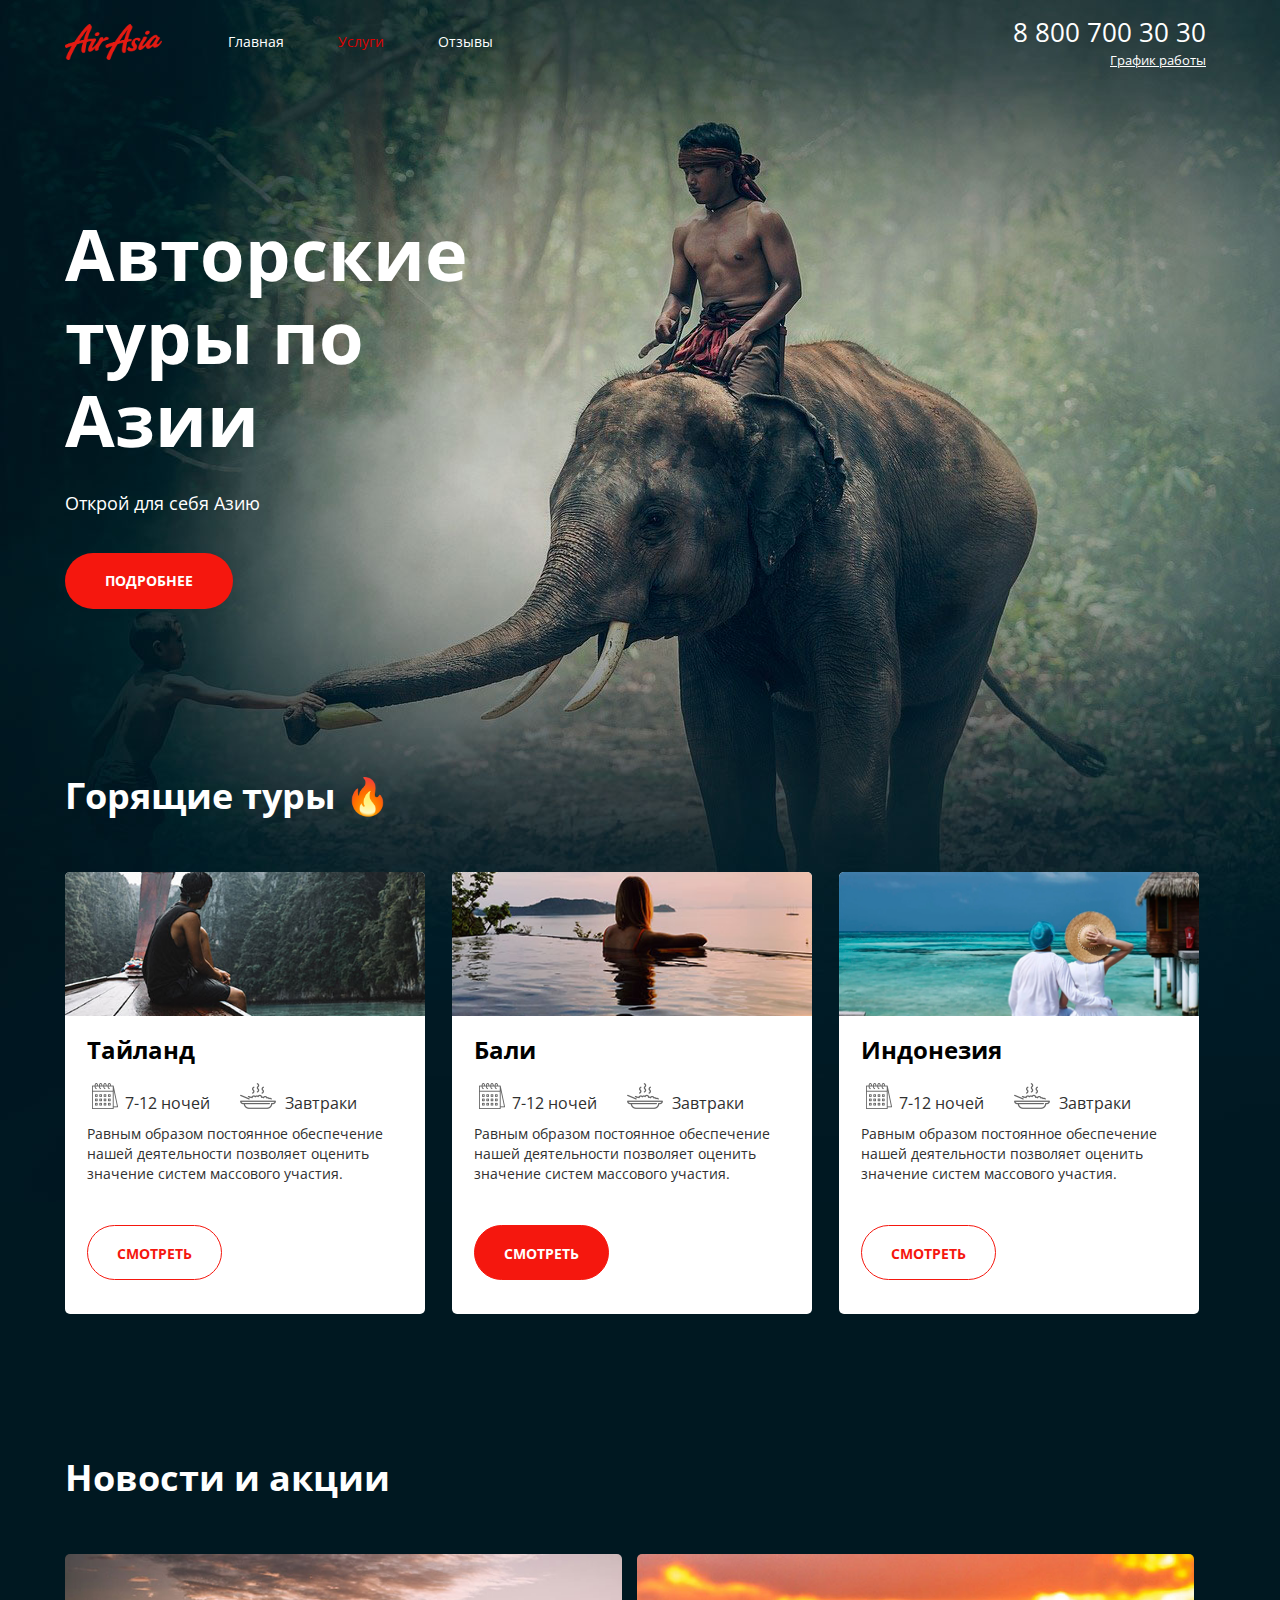
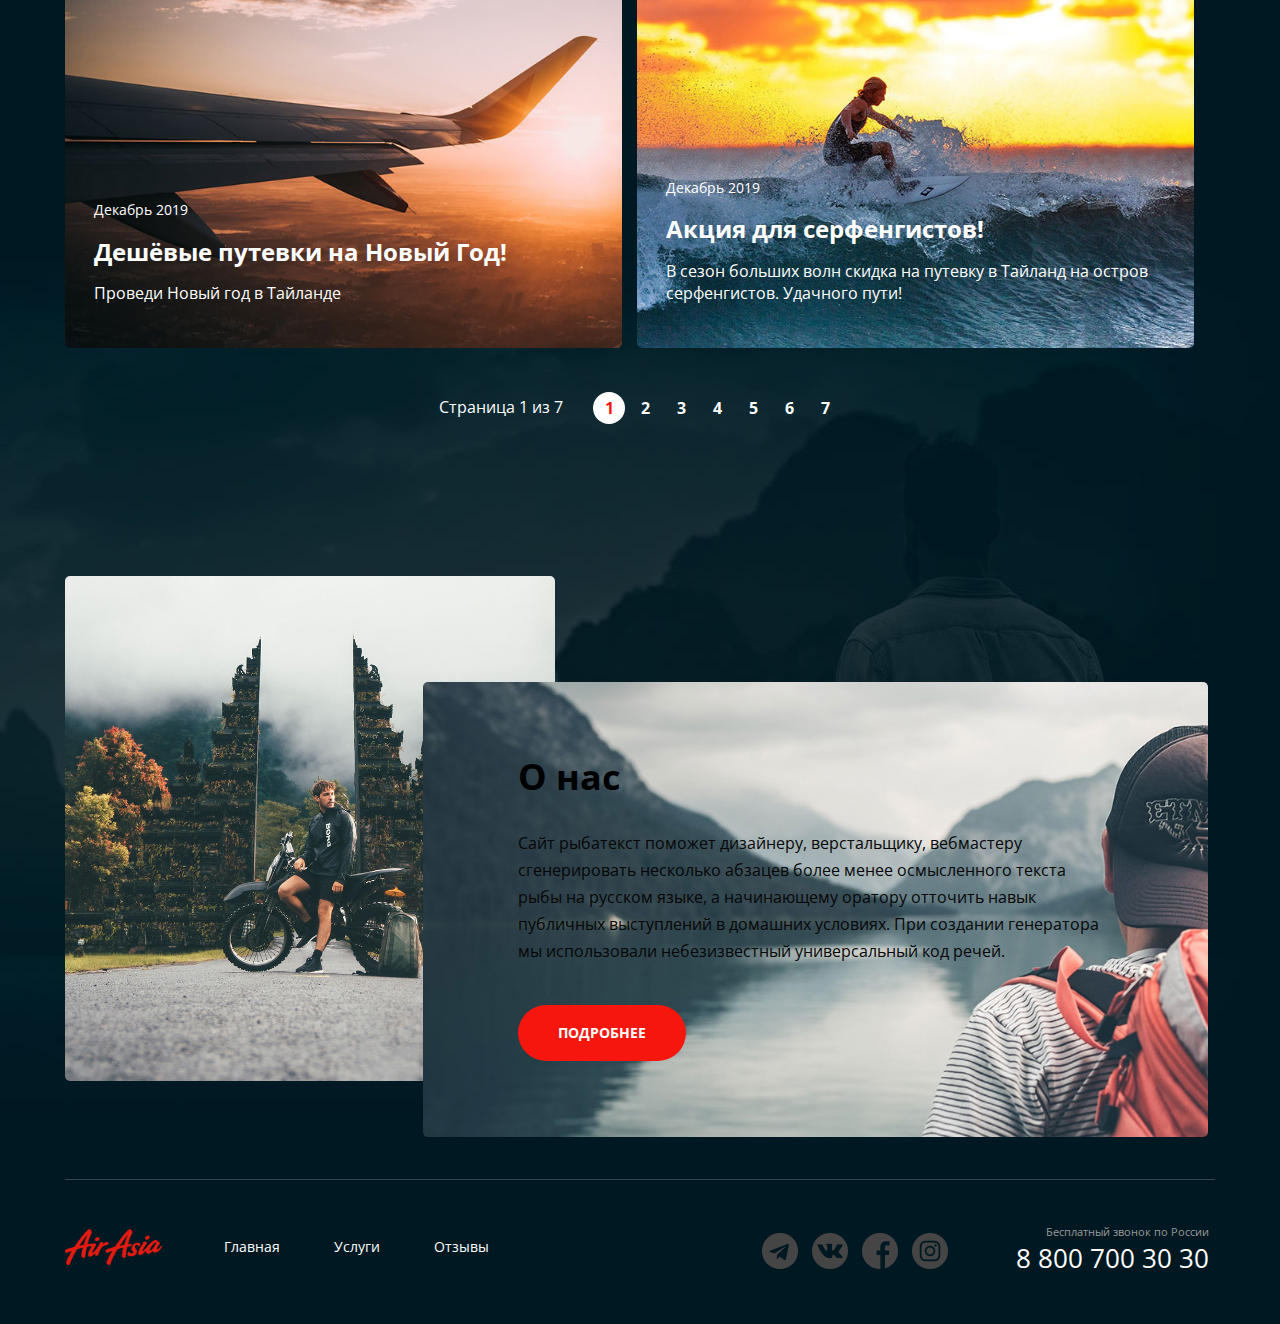
==== index.html @ 25177fef "Update index.html" ====
<!DOCTYPE html>
<html lang="ru">
<head>
  <meta charset="UTF-8">
  <meta name="viewport" content="width=device-width, initial-scale=1.0">
  <link rel="stylesheet" href="./main.css">
  <title>Air Asia</title>
</head>
<body>
    <div class="wrapper">
      <div class="container">
        <header class="header">
          <a href="#" class="logo">
            <img src="./images/Air_Asia-logo.png" alt="Air Asia logo" class="logo__pic">
          </a>
          <nav class="menu">
            <ul class="menu__list">
              <li class="menu__item menu__item"><a href="#" class="menu__link">Главная</a></li>
              <li class="menu__item menu__item--active"><a href="#" class="menu__link">Услуги</a></li>
              <li class="menu__item"><a href="#" class="menu__link">Отзывы</a></li>
            </ul>
          </nav>
          <address class="contacts">
            <a href="tel:+78007003030" class="contacts__phone">8 800 700 30 30</a>
            <div class="contacts__dropdown-title">График работы</div>
              
          </address>
        </header>
        
      

        <div class="page-content">
              <div class="jumb">
                <div class="jumb__image">
                  <h1 class="jumb__image-title">Авторские туры по Азии</h1>
                  <p class="jumb__image-text">Открой для себя Азию</p>
                  <a href="#" class="btn">ПОДРОБНЕЕ</a>
                </div>
              </div>
            </div>

            <main class="main-content">
              <section class="section__tours">
                <h2 class="section__title">Горящие туры &#128293;</h2>
                <ul class="tours__content">

                  <li class="tours__content-item">
                    <div class="tours__content-header">
                      <img src="./images/content/offers/river.jpg" alt="" class="tours__content-pic">
                    </div>
                    <div class="tours__wrapper">
                      <div class="tours__content-title">Тайланд</div>
                        <span class="tours__content-conditions">
                          <div class="tours__content-nights">
                            <span><img src="./images/icons/offers/calendar.png" alt="" class="tours__content-icon"></span>
                            <span class="tours__content-nights1">7-12 ночей</span>
                          </div>
                          <div class="tours__content-breakfast">
                            <span><img src="./images/icons/offers/meal.png" alt="" class="tours__content-icon"></span>
                            <span class="tours__content-breakfast1">Завтраки</span>
                          </div>
                        </span>
                        <p class="tours__content-description">
                          Равным образом постоянное обеспечение нашей деятельности позволяет оценить значение систем массового участия.                    </p>
                          <div class="tours__btn-wrapper">
                          <a href="#" class="tours__btn">СМОТРЕТЬ</a>
                          </div>
                        </div>
                    </li>

                    <li class="tours__content-item">
                      <div class="tours__content-header">
                        <img src="./images/content/offers/pool.jpg" alt="" class="tours__content-pic">
                      </div>
                      <div class="tours__wrapper">
                        <div class="tours__content-title">Бали</div>
                          <span class="tours__content-conditions">
                            <div class="tours__content-nights">
                              <span><img src="./images/icons/offers/calendar.png" alt="" class="tours__content-icon"></span>
                              <span class="tours__content-nights1">7-12 ночей</span>
                            </div>
                            <div class="tours__content-breakfast">
                              <span><img src="./images/icons/offers/meal.png" alt="" class="tours__content-icon"></span>
                              <span class="tours__content-breakfast1">Завтраки</span>
                            </div>
                          </span>
                          <p class="tours__content-description">
                            Равным образом постоянное обеспечение нашей деятельности позволяет оценить значение систем массового участия.                      </p>
                            <div class="tours__btn-wrapper">
                            <a href="#" class="tours__btn tours__btn--active">СМОТРЕТЬ</a>
                            </div>
                        </div>
                      </li>

                      <li class="tours__content-item">
                        <div class="tours__content-header">
                        <img src="./images/content/offers/ocean.jpg" alt="" class="tours__content-pic">
                        </div>
                        <div class="tours__wrapper">
                          <div class="tours__content-title">Индонезия</div>
                            <span class="tours__content-conditions">
                              <div class="tours__content-nights">
                                <span><img src="./images/icons/offers/calendar.png" alt="" class="tours__content-icon"></span>
                                <span class="tours__content-nights1">7-12 ночей</span>
                              </div>
                              <div class="tours__content-breakfast">
                                <span><img src="./images/icons/offers/meal.png" alt="" class="tours__content-icon"></span>
                                <span class="tours__content-breakfast1">Завтраки</span>
                              </div>
                            </span>
                            <p class="tours__content-description">
                              Равным образом постоянное обеспечение нашей деятельности позволяет оценить значение систем массового участия.                        </p>
                            <div class="tours__btn-wrapper">
                              <a href="#" class="tours__btn">СМОТРЕТЬ</a>
                            </div>
                          </div>
                        </li>
                </ul>
              </section>

            
              <section class="section__news">
                <h2 class="section__title">Новости и акции</h2>
                <ul class="news__cards">
                  <li class="news-cards-item">
                    <img src="./images/content/news/plain.jpg" alt="Airplane" class="news__cards-pic">
                    <div class="news__text">
                      <div class="news__cards-date">Декабрь 2019</div>
                      <h4 class="news__cards-title">Дешёвые путевки на Новый Год!</h4>
                      <p class="news__cards-text">Проведи Новый год в Тайланде</p>
                    </div>
                  </li>
                  <li class="news-cards-item">
                    <img src="./images/content/news/surfer.jpg" alt="Surfer" class="news__cards-pic">
                    <div class="news__text">
                      <div class="news__cards-date">Декабрь 2019</div>
                      <h4 class="news__cards-title">Акция для серфенгистов!</h4>
                      <p class="news__cards-text">В сезон больших волн скидка на путевку в Тайланд на остров серфенгистов. Удачного пути!</p>
                    </div>
                  </li>
                </ul>
              </section>

              <div class="paginator">
                <div class="paginator__display">Страница 1 из 7</div>
                <ul class="paginator__list">
                  <li class="paginator__item paginator__item--active"><a href="#" class="paginator__link">1</a></li>
                  <li class="paginator__item"><a href="#" class="paginator__link">2</a></li>
                  <li class="paginator__item"><a href="#" class="paginator__link">3</a></li>
                  <li class="paginator__item"><a href="#" class="paginator__link">4</a></li>
                  <li class="paginator__item"><a href="#" class="paginator__link">5</a></li>
                  <li class="paginator__item"><a href="#" class="paginator__link">6</a></li>
                  <li class="paginator__item"><a href="#" class="paginator__link">7</a></li>
                </ul>
              </div>
            
            <section class="section__about">
              <div class="about">
                <div class="about__main">
                  <h3 class="about__main-title">О нас</h3>
                  <p class="about__main-text">
                    Сайт рыбатекст поможет дизайнеру, верстальщику, вебмастеру сгенерировать несколько абзацев более менее осмысленного текста рыбы на русском языке, а начинающему оратору отточить навык публичных выступлений в домашних условиях. При создании генератора мы использовали небезизвестный универсальный код речей.
                  </p>
                  <a href="#" class="btn">ПОДРОБНЕЕ</a>
                </div>
              </div>
            </section>
          </main>
          </div>
        </div>

      <div class="container">
        <footer class="footer">
                <a href="#" class="logo footer__logo">
                  <img src="./images/Air_Asia-logo.png" alt="" class="logo__pic">
                </a>
                <nav class="menu__footer">
                  <ul class="menu__list">
                    <li class="menu__item"><a href="#" class="menu__link">Главная</a></li>
                    <li class="menu__item"><a href="#" class="menu__link">Услуги</a></li>
                    <li class="menu__item"><a href="#" class="menu__link">Отзывы</a></li>
                  </ul>
                </nav>

                <div class="social">
                  <ul>
                  <li class="social__item social__item-telegram"><a href="#" class="social__link"></a></li>
                  <li class="social__item social__item-vk"><a href="#" class="social__link"></a></li>
                  <li class="social__item social__item-facebook"><a href="#" class="social__link"></a></li>
                  <li class="social__item social__item-instagram"><a href="#" class="social__link"></a></li>
                  </ul>
                </div>

                <address class="contacts__footer contacts">
                  <div class="contacts__text contacts__text-footer">Бесплатный звонок по России</div>
                  <a href="tel:+78007003030" class="contacts__phone">8 800 700 30 30</a>
                </address> 
        </footer>
      </div>
    </div>
    </div>
  

</body>
</html>
---- main.css ----
@import url('https://fonts.googleapis.com/css2?family=Open+Sans:wght@400;700&display=swap');

body {
  font-family: 'Open Sans', sans-serif;
  color: #FFFFFF;
  font-size: 16px;
  line-height: 1.42;
  background: #001821;
  -webkit-font-smoothing: antialiased;
  -moz-osx-font-smoothing: grayscale;
  margin: 0;
}

* {
  box-sizing: border-box;
}

a {
  color: inherit;
}

p {
  margin-top: 0;
}

ul {
  padding: 0;
  margin: 0;
}

ul li {
  list-style: none;
}

.wrapper {
  background: url("./images/bg/hero.jpg") center top no-repeat, url("./images/bg/bottom-pic.jpg") right bottom no-repeat;
}



.container {
  margin: 0 auto;
  width: 1150px;
}

header {
height: 123.36470031738281px;
width: 1141px;
position: relative;
margin-bottom: 89px;


}

.logo {
  display: block;
  position: absolute;
  top: 24px;
}

.logo__pic {
  width: 97px;
  height: 36px;
}

.menu {
  position: absolute;
  top: 29px;
  left: 163px;

}

.contacts {
  position: absolute;
  top: 13.64px;
  right: 0;
  font-style: normal;
  text-align: right;
}

.contacts__phone, .contacts__text {
  text-decoration: none;
}

.contacts__phone {
  font-size: 26px;
  margin-bottom: 4px;
}

.contacts__dropdown-title {
  position: absolute;
  font-size: 13px;
  text-decoration-line: underline;
  right: 0;
}

.menu__item {
  display: inline-block;
  vertical-align: middle;
  margin-right: 50px;;
}

.menu__link {
  font-size: 14px;
  text-decoration: none;
}

.menu__link:hover {
  color: #DA0100;

}

.menu__item--active .menu__link {
  color: #DA0100;
}

.page-content {
  height: 575px;
  margin-bottom: -17px;
}

.jumb__image {
  position: absolute;
  width: 511px;
}

h1, h2, h3, h4, h5, h6 {
  margin: 0;
  font-weight: normal;
}

.jumb__image-title {
font-size: 72px;
font-weight: bold;
line-height: 1.15;
margin-bottom: 30px;
}

.jumb__image-text {
  font-size: 18px;
  margin-bottom: 37px;
}

.btn {
position: absolute;
background: #F5170E;
border-radius: 35px;
padding: 18px 40px;
font-family: Open Sans;
font-style: normal;
font-weight: bold;
font-size: 14px;
text-decoration: none;
text-transform: uppercase;
color: #FFFFFF;
}

.btn:hover {
  background: #DA0100;
}

.section__tours {
  margin-bottom: 138px;
}

.tours__content {
  display: inline-flex;
}

.section__title {
  font-size: 36px;
  font-weight: bold;
  margin-bottom: 51px;
}


.tours__content-item {
  min-height: 333px;
  width: 360px;
  background: #FFFFFF;
  border-radius: 5px;
  display: inline-block;
  margin-right: 27px;
  color: #303030;
  font-size: 14px;
}

.tours__wrapper {
  padding: 33px 16px 39px 22px;
}


.tours__content-item:last-child {
  margin-right: 0;
}

.tours__content-title {
  color: #000000;
  font-weight: bold;
  font-size: 24px;
}

.tours__content-conditions {
  display: inline-flex;
  margin-top: 15px;
  margin-left: 5px;
  margin-bottom: 10px;
}

.tours__content-icon {
  min-width: 26px;
  min-height: 26px;
}

.tours__content-nights1 {
  min-width: 90px;
  min-height: 22px;
  font-size: 16px;
  margin-left: 3px;

}

.tours__content-breakfast1 {
  min-width: 72px;
  min-height: 21px;
  font-size: 16px;
  margin-left: 5px;
  
}

.tours__content-breakfast {
  margin-left: 30px;
}

.tours__content-header {
  min-height: 144px;
  position: relative;
  margin-bottom: -16px;
  padding: 0;
}

.tours__content-pic {
  position: absolute;
  height: 144px;
  object-fit: cover;
  overflow: hidden;
  width: 100%;
  border-radius: 5px 5px 0 0;
}


.tours__btn {
  background: #FFFFFF;
  border: 1px solid #F5170E;
  color: #F5170E;
  border-radius: 35px;
  padding: 18px 29px;
  font-family: Open Sans;
  font-style: normal;
  font-weight: bold;
  font-size: 14px;
  text-decoration: none;
  text-transform: uppercase;
  width: 135px;
  height: 55px;
  position: absolute;
}

.tours__btn--active, .tours__btn:hover {
  background: #F5170E;
  color: #FFFFFF;

}

.tours__btn-wrapper {
  margin-top: 41px;
  padding-bottom: 50px;
}

.news__cards {
  display: inline-flex;
}

.news-cards-item {
  width: 557px;
  height: 394px;
  vertical-align: top;
  position: relative;
  margin-left: 15px;
}

.news-cards-item:first-child {
  margin-left: 0;
}

.news__cards-pic {
  display: block;
  border-radius: 5px;
  object-fit: cover;
  overflow: hidden;
  width: 100%;
  height: 100%;
}

.section__news {
  margin-bottom: 38px;
}

.news__text {
  position: absolute;
  left: 0;
  right: 0;
  bottom: 0;
  padding: 27px 29px;
  min-height: 120px;;
}

.news__cards-date {
  font-size: 14px;
  margin-bottom: 15px;
}

.news__cards-title {
  position: relative;
  font-weight: bold;
  font-size: 24px;
  font-style: normal;
  margin-bottom: 13px;
}


.paginator {
  text-align: center;
  margin-bottom: 152px;
}



.paginator__display, .paginator__list {
  display: inline-block;
  vertical-align: middle;
}

.paginator__list {
  font-weight: bold;
  font-size: 16px;
}

.paginator__display {
  margin-right: 26px;
}

.paginator__item {
  display: inline-block;
  vertical-align: middle;
}

.paginator__link {
  display: block;
  height: 32px;
  width: 32px;
  border-radius: 50%;
  text-decoration: none;
  line-height: 32px;
}

.paginator__item--active .paginator__link, .paginator__link:hover {
  background: #FFFFFF;
  color: #F5170E;

}

.about:before {
  content: "";
  display: inline-block;
  vertical-align: top;
  width: 490px;
  height: 505px;
  background: url("./images/decor/gates.jpg") center center / cover no-repeat;
  border-radius: 5px;
}

.about__main {
  width: 785px;
  height: 455px;
  display: inline-block;
  vertical-align: top;
  background: url("./images/decor/mountains.jpg") center center / cover no-repeat;
  padding: 69px 95px;
  margin-top: -399px;
  margin-left: 358px;
  border-radius: 5px;
}

.about__main-title {
  font-weight: bold;
  font-size: 36px;
  color: #000000;
  margin-bottom: 28px;
}

.about__main-text {
  font-size: 16px;
  line-height: 27px;
  color: #060606;
  margin-bottom: 40px;
}

.about__main-text p {
  margin-bottom: 20px;
}

.about__main-text p:last-child {
  margin-bottom: 0;
}


.footer {
  position: relative;
  bottom: 0;
  height: 95px;
  margin-top: 42px;
}

.footer__logo {
  margin-top: 25px;
}

.menu__footer {
  top: 54px;
  position: absolute;
  left: 159px;
}

footer {
  border-top: 1px solid rgba(255, 255, 255, 0.2);;
  margin-bottom: 50px;
}

.social__item {
  display: inline-block;
  vertical-align: middle;
  margin-right: 10px;
}

.social {
  position: absolute;
  top: 53px;
  right: 267px;
}

.social__item:last-child {
  margin-right: 0;
}

.social__link {
  display: block;
  text-decoration: none;
  height: 36px;
  width: 36px;
}

.social__item-telegram .social__link {
  background-image: url("./images/icons/socials/t.png")
}

.social__item-telegram .social__link:hover {
  background-image: url("./images/icons/socials/t2.png")
}

.social__item-vk .social__link {
  background-image: url("./images/icons/socials/vk.png")
}

.social__item-vk .social__link:hover {
  background-image: url("./images/icons/socials/vk2.png")
}

.social__item-facebook .social__link {
  background-image: url("./images/icons/socials/f.png")
}

.social__item-facebook .social__link:hover {
  background-image: url("./images/icons/socials/f2.png")
}

.social__item-instagram .social__link {
  background-image: url("./images/icons/socials/in.png")
}

.social__item-instagram .social__link:hover {
  background-image: url("./images/icons/socials/in2.png")
}

.contacts__footer {
  top: 44.64px;
  right: 6px;
}


.contacts__text-footer {
  font-size: 11px;
  color: #9A9A9A
}
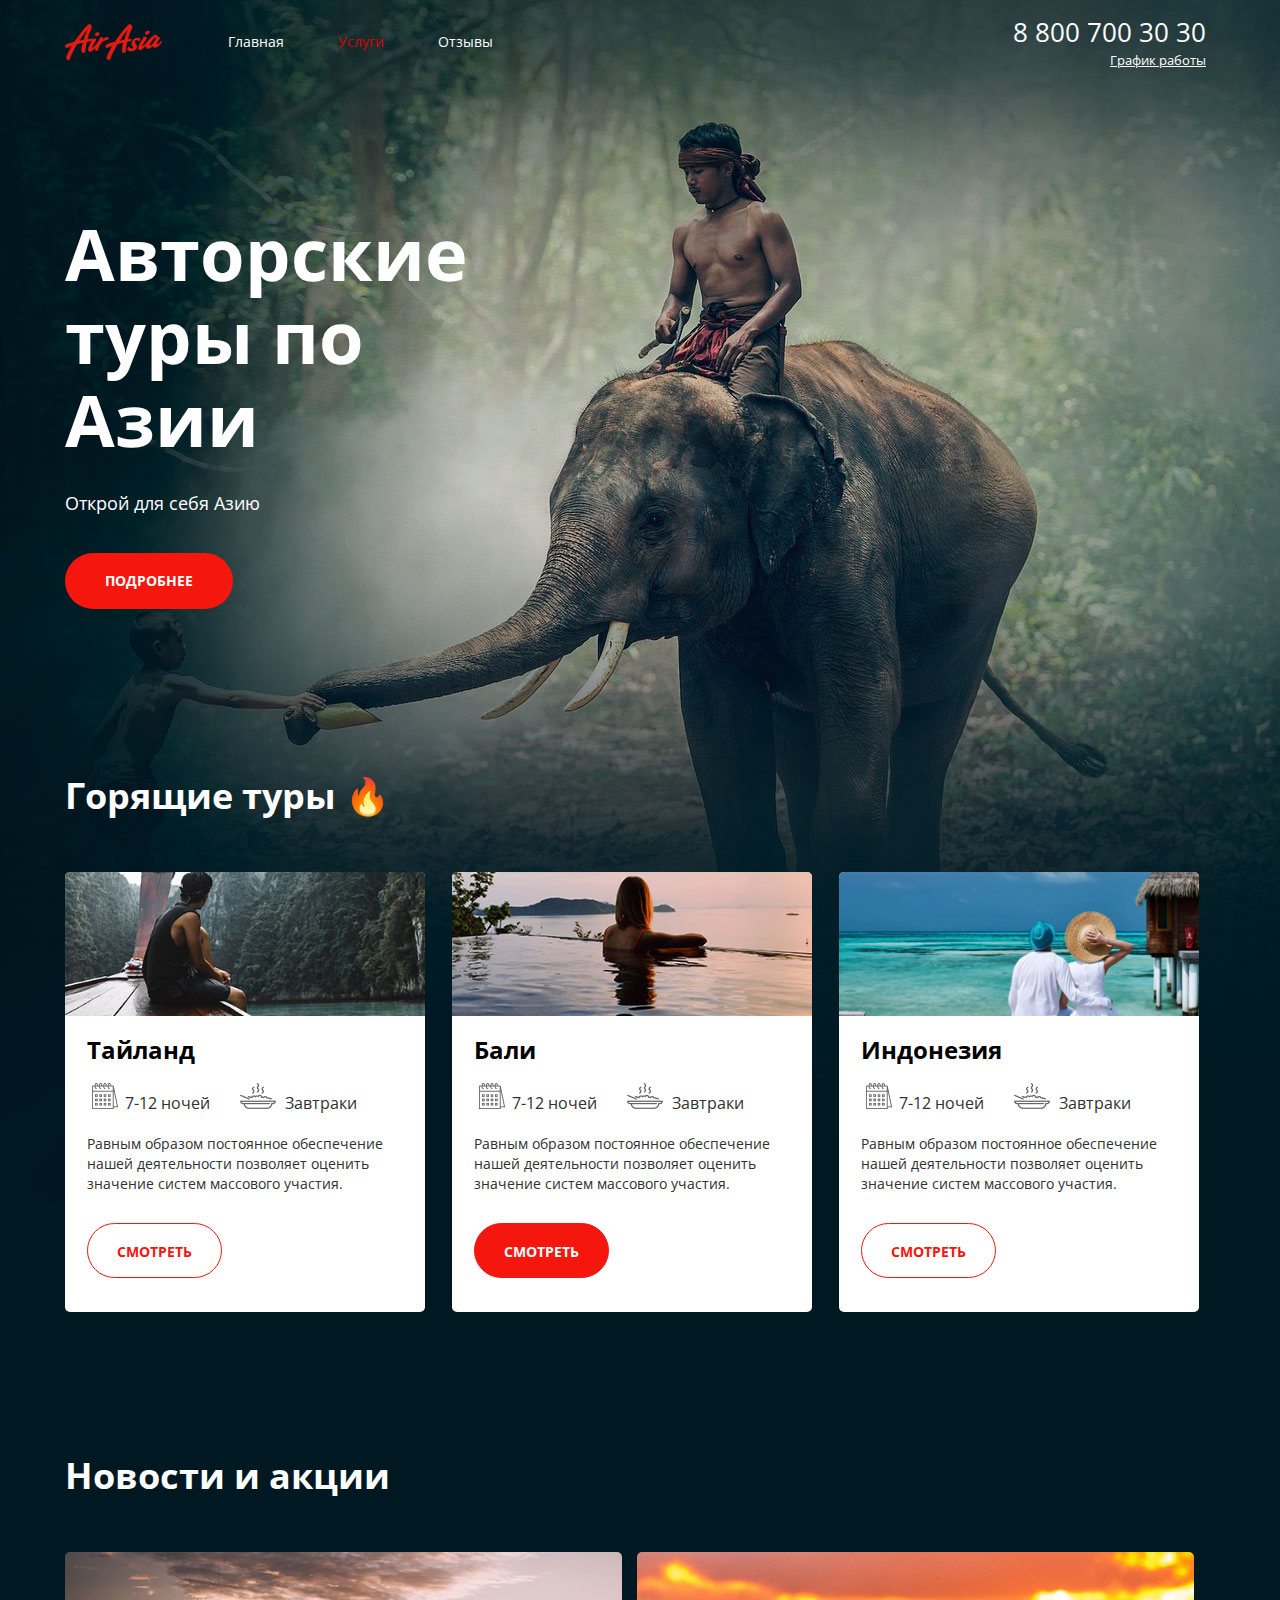
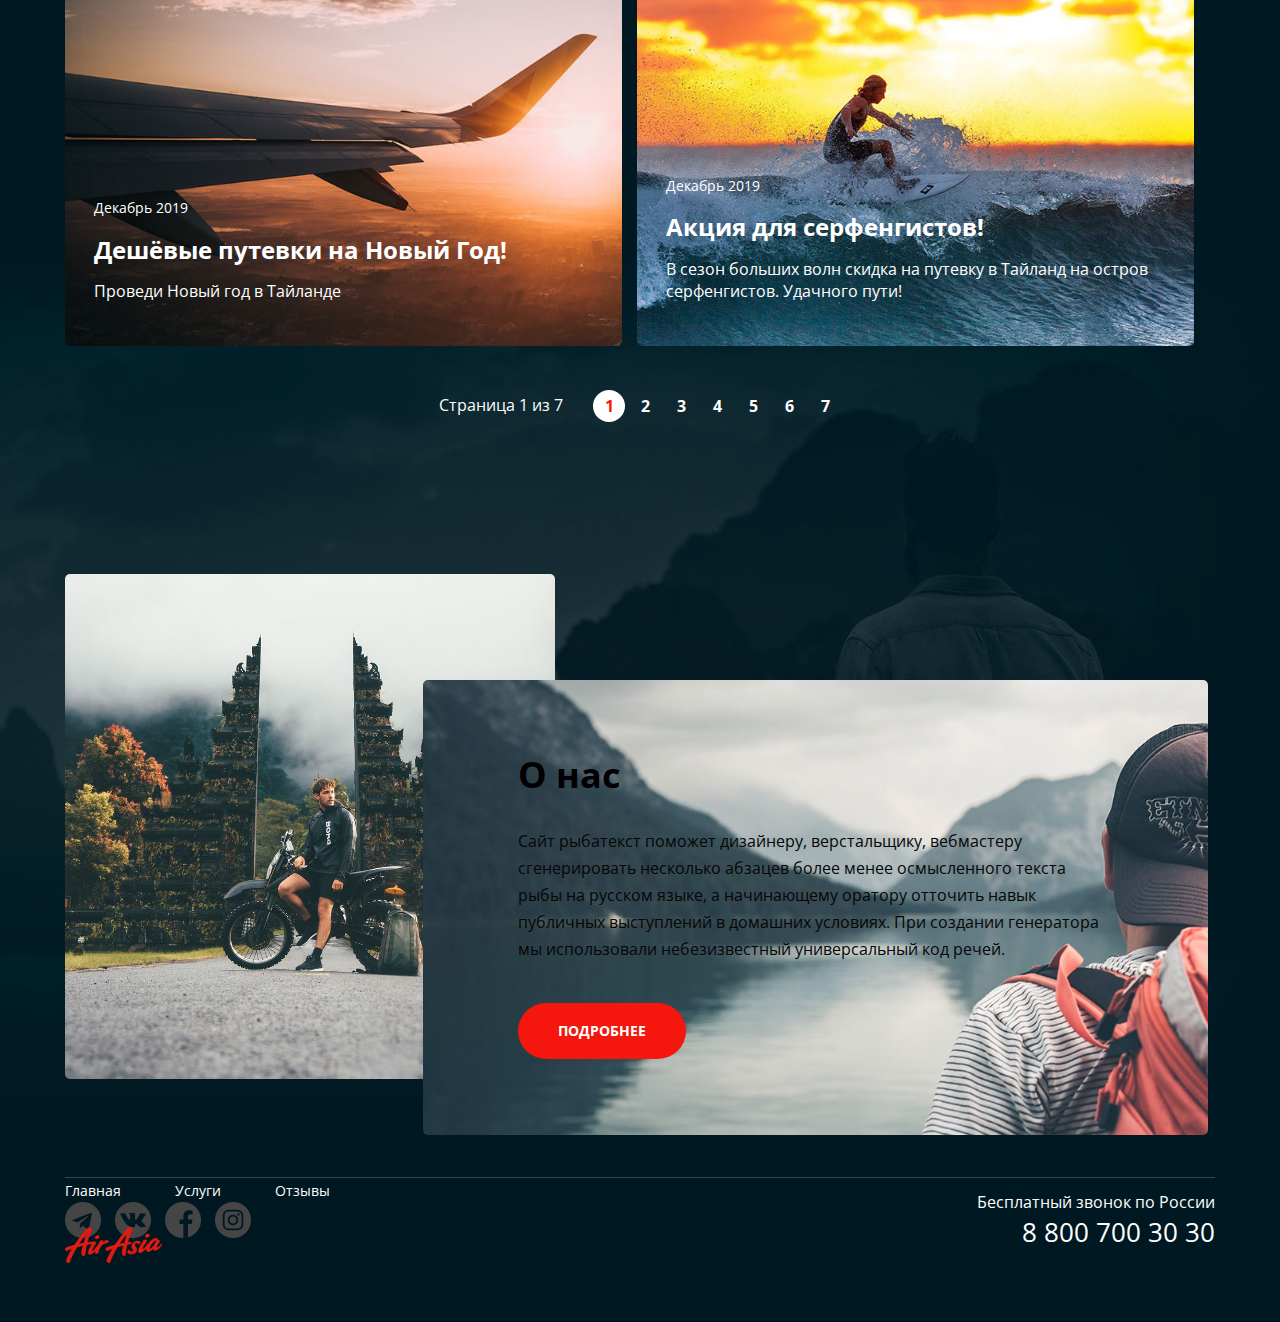
==== commit adae31b1: "Update index.html" ====
--- a/index.html
+++ b/index.html
@@ -15,7 +15,7 @@
           </a>
           <nav class="menu">
             <ul class="menu__list">
-              <li class="menu__item menu__item"><a href="#" class="menu__link">Главная</a></li>
+              <li class="menu__item"><a href="#" class="menu__link">Главная</a></li>
               <li class="menu__item menu__item--active"><a href="#" class="menu__link">Услуги</a></li>
               <li class="menu__item"><a href="#" class="menu__link">Отзывы</a></li>
             </ul>
@@ -40,6 +40,7 @@
             </div>
 
             <main class="main-content">
+            <div class="section">
               <section class="section__tours">
                 <h2 class="section__title">Горящие туры &#128293;</h2>
                 <ul class="tours__content">
@@ -165,16 +166,18 @@
                 </div>
               </div>
             </section>
-          </main>
           </div>
+        </main>
+        </div>
         </div>
 
       <div class="container">
         <footer class="footer">
-                <a href="#" class="logo footer__logo">
+            <div class="footer__frame">
+                <a href="#" class="footer__logo logo">
                   <img src="./images/Air_Asia-logo.png" alt="" class="logo__pic">
                 </a>
-                <nav class="menu__footer">
+                <nav class="footer__menu">
                   <ul class="menu__list">
                     <li class="menu__item"><a href="#" class="menu__link">Главная</a></li>
                     <li class="menu__item"><a href="#" class="menu__link">Услуги</a></li>
@@ -182,7 +185,7 @@
                   </ul>
                 </nav>
 
-                <div class="social">
+                <div class="footer__social">
                   <ul>
                   <li class="social__item social__item-telegram"><a href="#" class="social__link"></a></li>
                   <li class="social__item social__item-vk"><a href="#" class="social__link"></a></li>
@@ -191,10 +194,11 @@
                   </ul>
                 </div>
 
-                <address class="contacts__footer contacts">
-                  <div class="contacts__text contacts__text-footer">Бесплатный звонок по России</div>
+                <address class="footer__contacts contacts">
+                  <div class="contacts__text footer__contacts-text">Бесплатный звонок по России</div>
                   <a href="tel:+78007003030" class="contacts__phone">8 800 700 30 30</a>
                 </address> 
+              </div>
         </footer>
       </div>
     </div>
--- a/main.css
+++ b/main.css
@@ -204,7 +204,7 @@
   display: inline-flex;
   margin-top: 15px;
   margin-left: 5px;
-  margin-bottom: 10px;
+  margin-bottom: 20px;
 }
 
 .tours__content-icon {
@@ -273,7 +273,7 @@
 }
 
 .tours__btn-wrapper {
-  margin-top: 41px;
+  margin-top: 29px;
   padding-bottom: 50px;
 }
 
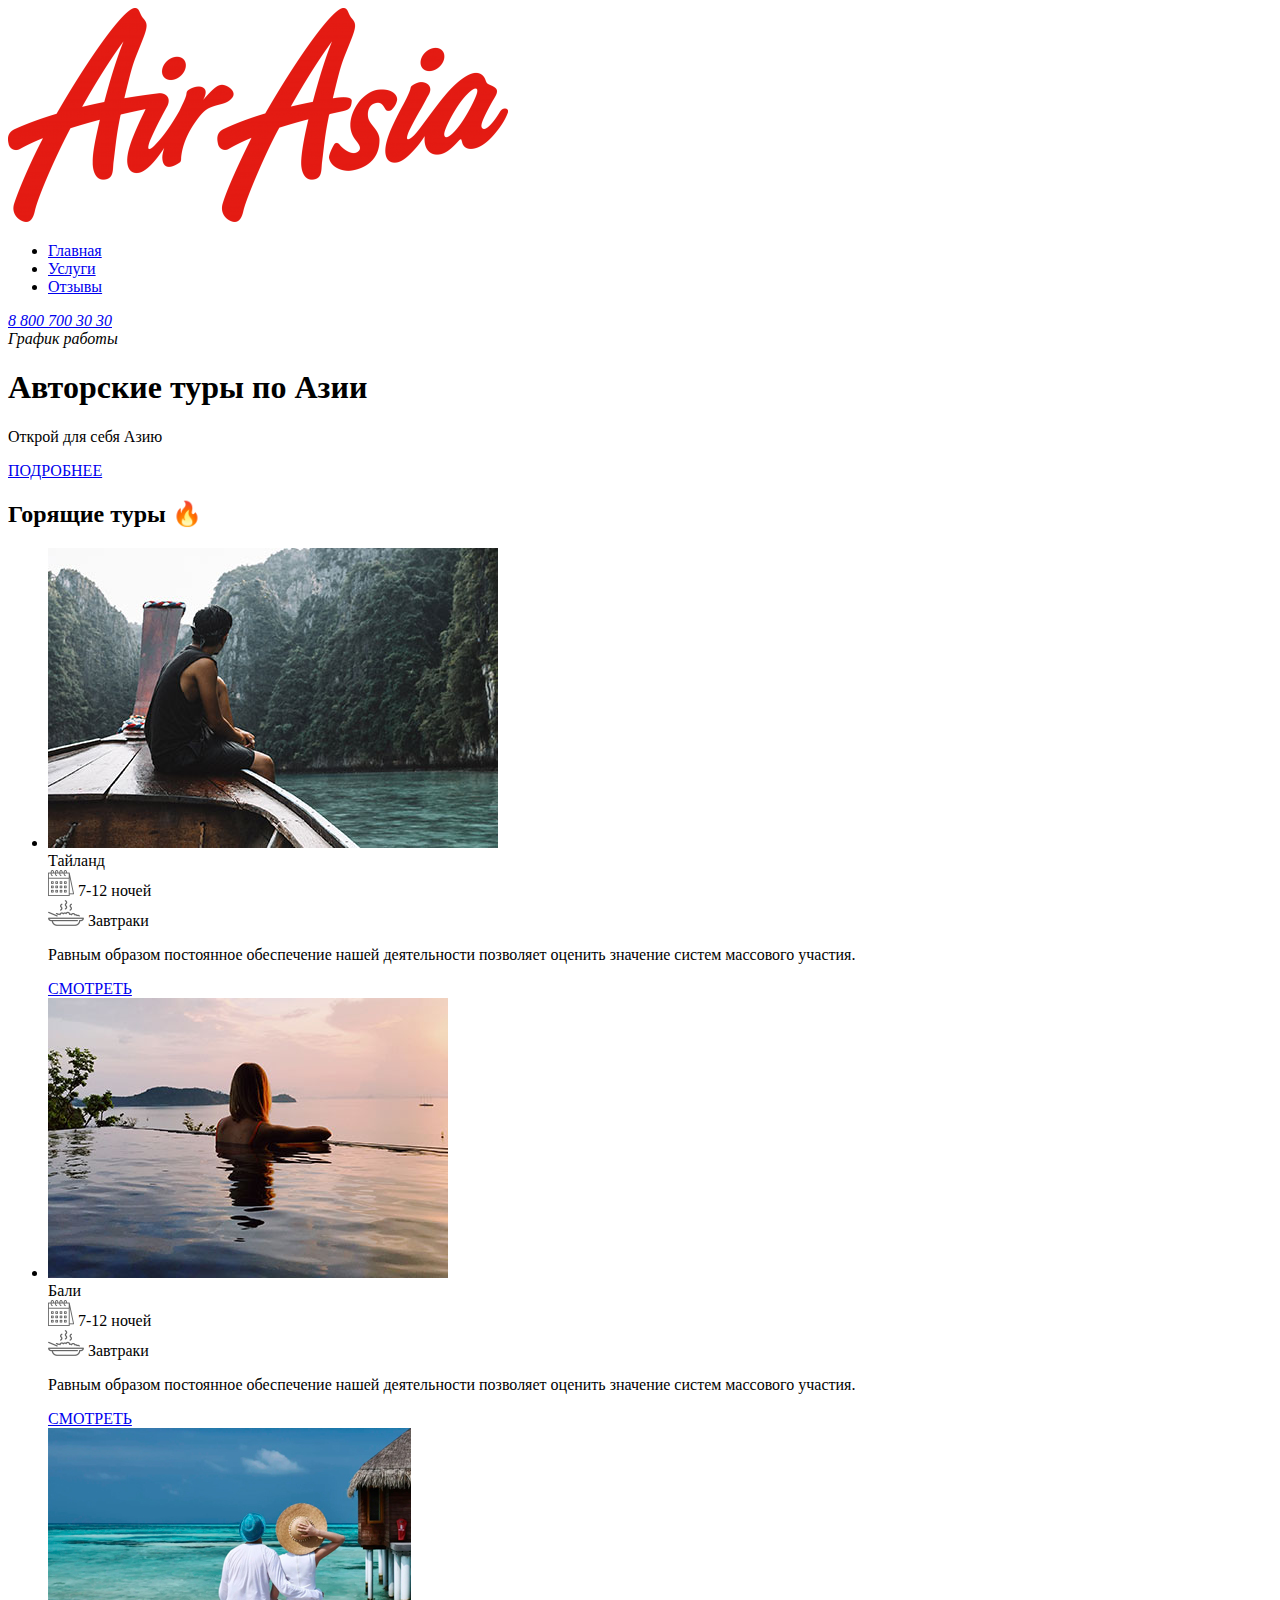
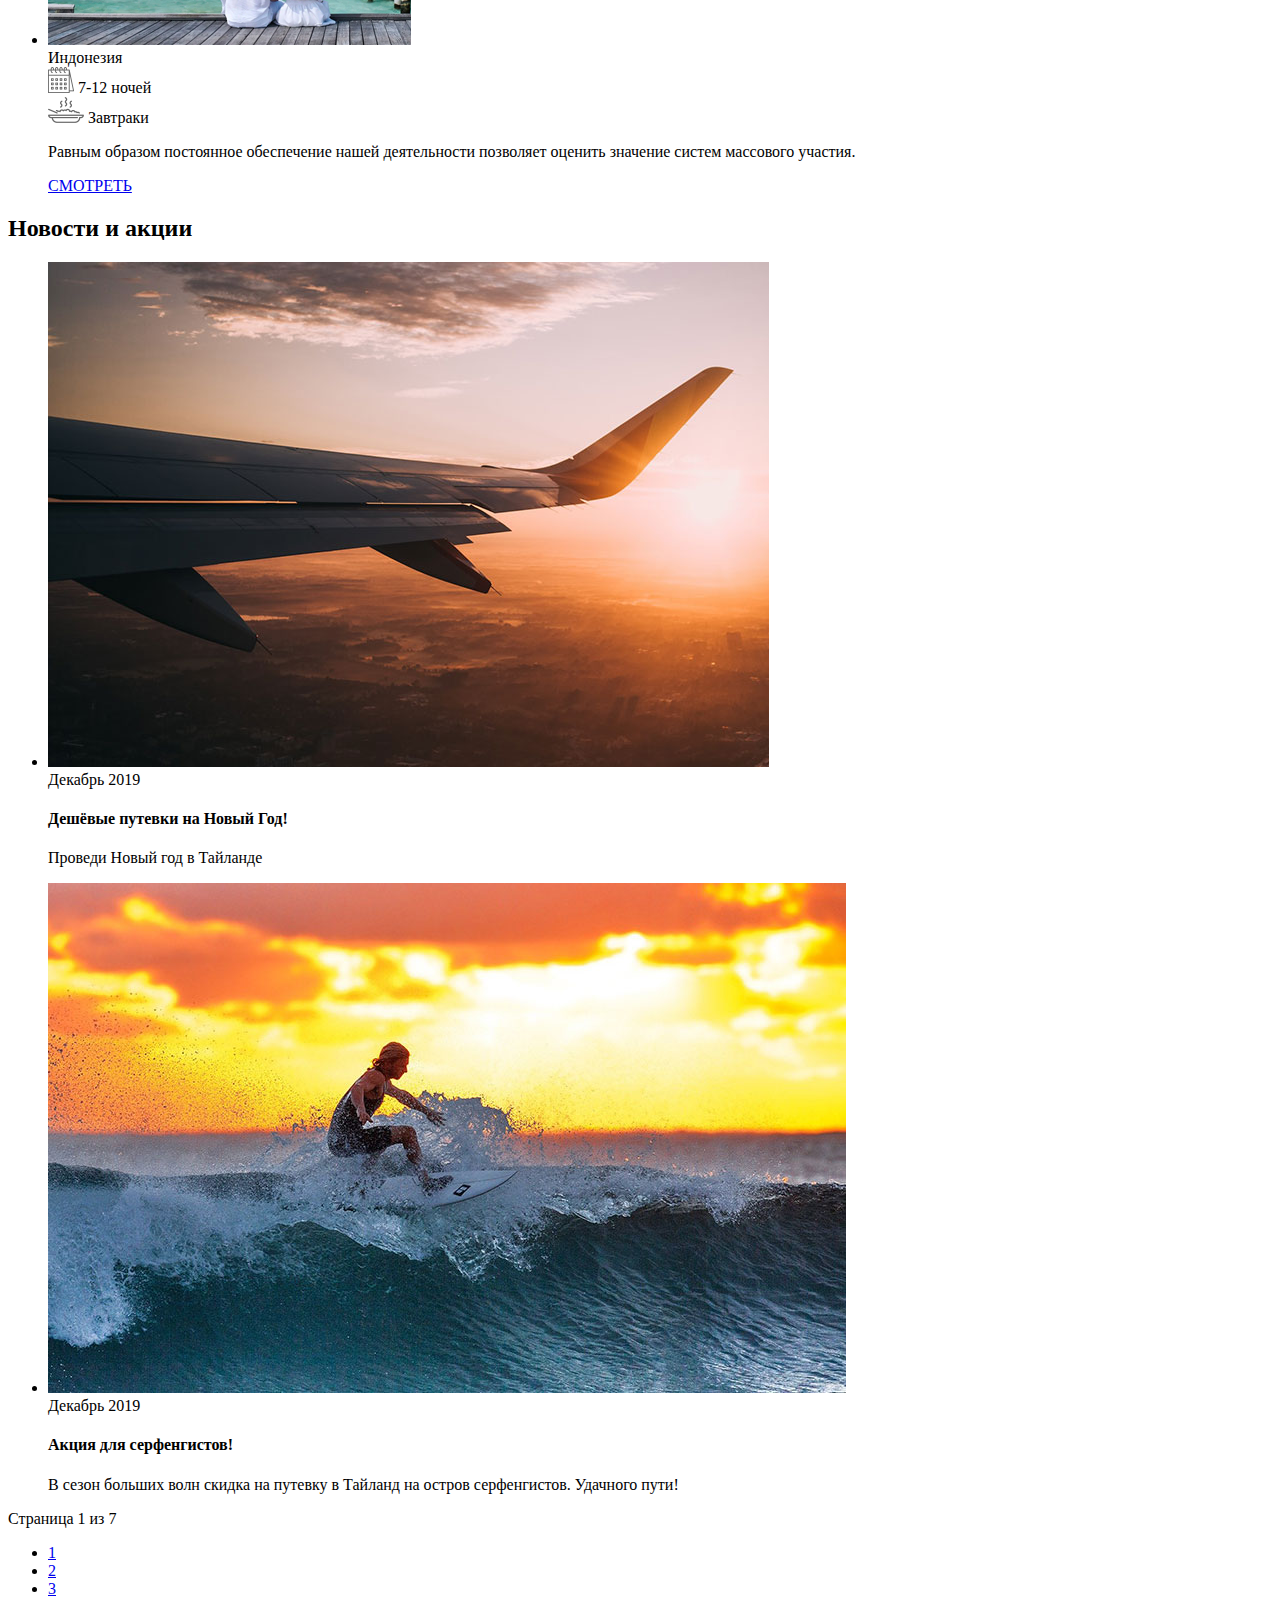
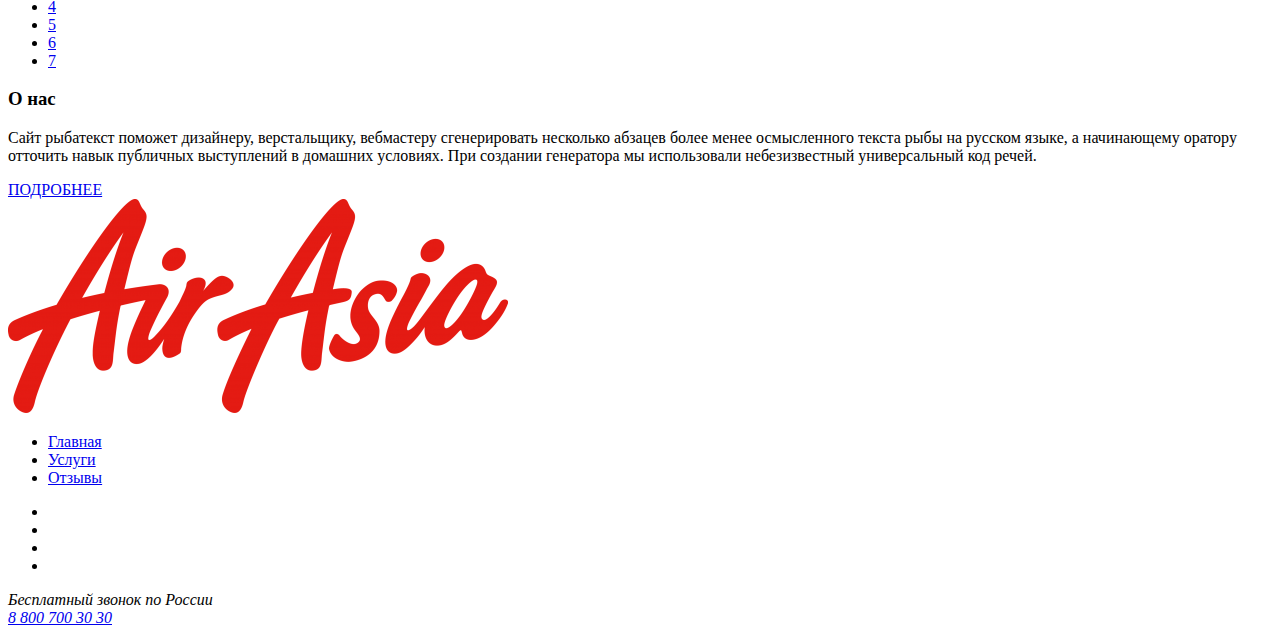
==== commit 2328d6c4: "Add files via upload" ====
--- a/index.html
+++ b/index.html
@@ -2,34 +2,42 @@
 <html lang="ru">
 <head>
   <meta charset="UTF-8">
-  <meta name="viewport" content="width=device-width, initial-scale=1.0">
-  <link rel="stylesheet" href="./main.css">
+  <meta name="viewport" content="width=1200, initial-scale=1.0">
+  <link rel="stylesheet" href="/layout/index.css">
   <title>Air Asia</title>
 </head>
 <body>
     <div class="wrapper">
       <div class="container">
         <header class="header">
-          <a href="#" class="logo">
+          <div class="header__col">
+            <a href="./index.html" class="logo">
             <img src="./images/Air_Asia-logo.png" alt="Air Asia logo" class="logo__pic">
           </a>
           <nav class="menu">
             <ul class="menu__list">
-              <li class="menu__item"><a href="#" class="menu__link">Главная</a></li>
-              <li class="menu__item menu__item--active"><a href="#" class="menu__link">Услуги</a></li>
+              <li class="menu__item"><a href="./index.html" class="menu__link">Главная</a></li>
+              <li class="menu__item menu__item--active"><a href="./services.html" class="menu__link">Услуги</a></li>
               <li class="menu__item"><a href="#" class="menu__link">Отзывы</a></li>
             </ul>
           </nav>
-          <address class="contacts">
-            <a href="tel:+78007003030" class="contacts__phone">8 800 700 30 30</a>
-            <div class="contacts__dropdown-title">График работы</div>
-              
-          </address>
+          </div>
+          
+
+          <div class="header__col header__col--align--right">
+            <address class="contacts">
+                        <a href="tel:+78007003030" class="contacts__phone">8 800 700 30 30</a>
+                        <div class="contacts__dropdown-title">График работы</div>
+                          
+                      </address>
+          </div>
+          
         </header>
         
       
 
         <div class="page-content">
+          <div class="jumb__container">
               <div class="jumb">
                 <div class="jumb__image">
                   <h1 class="jumb__image-title">Авторские туры по Азии</h1>
@@ -38,81 +46,82 @@
                 </div>
               </div>
             </div>
-
+          </div>
+            
             <main class="main-content">
             <div class="section">
               <section class="section__tours">
                 <h2 class="section__title">Горящие туры &#128293;</h2>
                 <ul class="tours__content">
 
-                  <li class="tours__content-item">
-                    <div class="tours__content-header">
-                      <img src="./images/content/offers/river.jpg" alt="" class="tours__content-pic">
+                  <li class="tours__content-item tour">
+                    <div class="tour__content-header">
+                      <img src="./images/content/offers/river.jpg" alt="" class="tour__content-pic">
                     </div>
-                    <div class="tours__wrapper">
-                      <div class="tours__content-title">Тайланд</div>
-                        <span class="tours__content-conditions">
-                          <div class="tours__content-nights">
-                            <span><img src="./images/icons/offers/calendar.png" alt="" class="tours__content-icon"></span>
-                            <span class="tours__content-nights1">7-12 ночей</span>
-                          </div>
-                          <div class="tours__content-breakfast">
-                            <span><img src="./images/icons/offers/meal.png" alt="" class="tours__content-icon"></span>
-                            <span class="tours__content-breakfast1">Завтраки</span>
+                    <div class="tour__wrapper">
+                      <div class="tour__content-title">Тайланд</div>
+                        <span class="tour__content-conditions">
+                          <div class="tour__content-nights">
+                            <span><img src="./images/icons/offers/calendar.png" alt="" class="tour__content-icon"></span>
+                            <span class="tour__content-nights1">7-12 ночей</span>
+                          </div>
+                          <div class="tour__content-breakfast">
+                            <span><img src="./images/icons/offers/meal.png" alt="" class="tour__content-icon"></span>
+                            <span class="tour__content-breakfast1">Завтраки</span>
                           </div>
                         </span>
-                        <p class="tours__content-description">
+                        <p class="tour__content-description">
                           Равным образом постоянное обеспечение нашей деятельности позволяет оценить значение систем массового участия.                    </p>
-                          <div class="tours__btn-wrapper">
-                          <a href="#" class="tours__btn">СМОТРЕТЬ</a>
+                          <div class="tour__btn-wrapper">
+                          <a href="#" class="tour__btn">СМОТРЕТЬ</a>
                           </div>
                         </div>
                     </li>
 
-                    <li class="tours__content-item">
-                      <div class="tours__content-header">
-                        <img src="./images/content/offers/pool.jpg" alt="" class="tours__content-pic">
+                    <li class="tours__content-item tour">
+                      <div class="tour__content-header">
+                        <img src="./images/content/offers/pool.jpg" alt="" class="tour__content-pic">
                       </div>
-                      <div class="tours__wrapper">
-                        <div class="tours__content-title">Бали</div>
-                          <span class="tours__content-conditions">
-                            <div class="tours__content-nights">
-                              <span><img src="./images/icons/offers/calendar.png" alt="" class="tours__content-icon"></span>
-                              <span class="tours__content-nights1">7-12 ночей</span>
-                            </div>
-                            <div class="tours__content-breakfast">
-                              <span><img src="./images/icons/offers/meal.png" alt="" class="tours__content-icon"></span>
-                              <span class="tours__content-breakfast1">Завтраки</span>
+                      <div class="tour__wrapper">
+                        <div class="tour__content-title">Бали</div>
+                          <span class="tour__content-conditions">
+                            <div class="tour__content-nights">
+                              <span><img src="./images/icons/offers/calendar.png" alt="" class="tour__content-icon"></span>
+                              <span class="tour__content-nights1">7-12 ночей</span>
+                            </div>
+                            <div class="tour__content-breakfast">
+                              <span><img src="./images/icons/offers/meal.png" alt="" class="tour__content-icon"></span>
+                              <span class="tour__content-breakfast1">Завтраки</span>
                             </div>
                           </span>
-                          <p class="tours__content-description">
+                          <p class="tour__content-description">
                             Равным образом постоянное обеспечение нашей деятельности позволяет оценить значение систем массового участия.                      </p>
-                            <div class="tours__btn-wrapper">
-                            <a href="#" class="tours__btn tours__btn--active">СМОТРЕТЬ</a>
+                            <div class="tour__btn-wrapper">
+                            <a href="#" class="tour__btn tour__btn--active">СМОТРЕТЬ</a>
                             </div>
                         </div>
                       </li>
 
-                      <li class="tours__content-item">
-                        <div class="tours__content-header">
-                        <img src="./images/content/offers/ocean.jpg" alt="" class="tours__content-pic">
+                      <li class="tours__content-item tour">
+                        <div class="tour__content-header">
+                        <img src="./images/content/offers/ocean.jpg" alt="" class="tour__content-pic">
                         </div>
-                        <div class="tours__wrapper">
-                          <div class="tours__content-title">Индонезия</div>
-                            <span class="tours__content-conditions">
-                              <div class="tours__content-nights">
-                                <span><img src="./images/icons/offers/calendar.png" alt="" class="tours__content-icon"></span>
-                                <span class="tours__content-nights1">7-12 ночей</span>
+                        <div class="tour__wrapper">
+                          <div class="tour__content-title">Индонезия</div>
+                            <span class="tour__content-conditions">
+                              <div class="tour__content-nights">
+                                <span><img src="./images/icons/offers/calendar.png" alt="" class="tour__content-icon"></span>
+                                <span class="tour__content-nights1">7-12 ночей</span>
                               </div>
-                              <div class="tours__content-breakfast">
-                                <span><img src="./images/icons/offers/meal.png" alt="" class="tours__content-icon"></span>
-                                <span class="tours__content-breakfast1">Завтраки</span>
+                              <div class="tour__content-breakfast">
+                                <span><img src="./images/icons/offers/meal.png" alt="" class="tour__content-icon"></span>
+                                <span class="tour__content-breakfast1">Завтраки</span>
                               </div>
                             </span>
-                            <p class="tours__content-description">
+                            <p class="tour__content-description">
                               Равным образом постоянное обеспечение нашей деятельности позволяет оценить значение систем массового участия.                        </p>
-                            <div class="tours__btn-wrapper">
-                              <a href="#" class="tours__btn">СМОТРЕТЬ</a>
+                            <div class="tour__btn-wrapper">
+                              <a href="#" class="tour__btn">СМОТРЕТЬ</a>
                             </div>
                           </div>
                         </li>
@@ -123,7 +132,7 @@
               <section class="section__news">
                 <h2 class="section__title">Новости и акции</h2>
                 <ul class="news__cards">
-                  <li class="news-cards-item">
+                  <li class="news-cards-item single-news">
                     <img src="./images/content/news/plain.jpg" alt="Airplane" class="news__cards-pic">
                     <div class="news__text">
                       <div class="news__cards-date">Декабрь 2019</div>
@@ -131,7 +140,7 @@
                       <p class="news__cards-text">Проведи Новый год в Тайланде</p>
                     </div>
                   </li>
-                  <li class="news-cards-item">
+                  <li class="news-cards-item single-news">
                     <img src="./images/content/news/surfer.jpg" alt="Surfer" class="news__cards-pic">
                     <div class="news__text">
                       <div class="news__cards-date">Декабрь 2019</div>
@@ -171,20 +180,23 @@
         </div>
         </div>
 
-      <div class="container">
+      <div class="container footer__container">
+        <div class="footer__frame">
         <footer class="footer">
-            <div class="footer__frame">
-                <a href="#" class="footer__logo logo">
+              <div class="footer__col">
+                <a href="./index.html" class="footer__logo logo">
                   <img src="./images/Air_Asia-logo.png" alt="" class="logo__pic">
                 </a>
                 <nav class="footer__menu">
                   <ul class="menu__list">
-                    <li class="menu__item"><a href="#" class="menu__link">Главная</a></li>
-                    <li class="menu__item"><a href="#" class="menu__link">Услуги</a></li>
+                    <li class="menu__item"><a href="./index.html" class="menu__link">Главная</a></li>
+                    <li class="menu__item"><a href="./services.html" class="menu__link">Услуги</a></li>
                     <li class="menu__item"><a href="#" class="menu__link">Отзывы</a></li>
                   </ul>
                 </nav>
-
+              </div>
+                
+              <div class="footer__col footer__col--align--right">
                 <div class="footer__social">
                   <ul>
                   <li class="social__item social__item-telegram"><a href="#" class="social__link"></a></li>
@@ -199,6 +211,8 @@
                   <a href="tel:+78007003030" class="contacts__phone">8 800 700 30 30</a>
                 </address> 
               </div>
+              </div>
+                
         </footer>
       </div>
     </div>
@@ -206,4 +220,4 @@
   
 
 </body>
-</html>
+</html>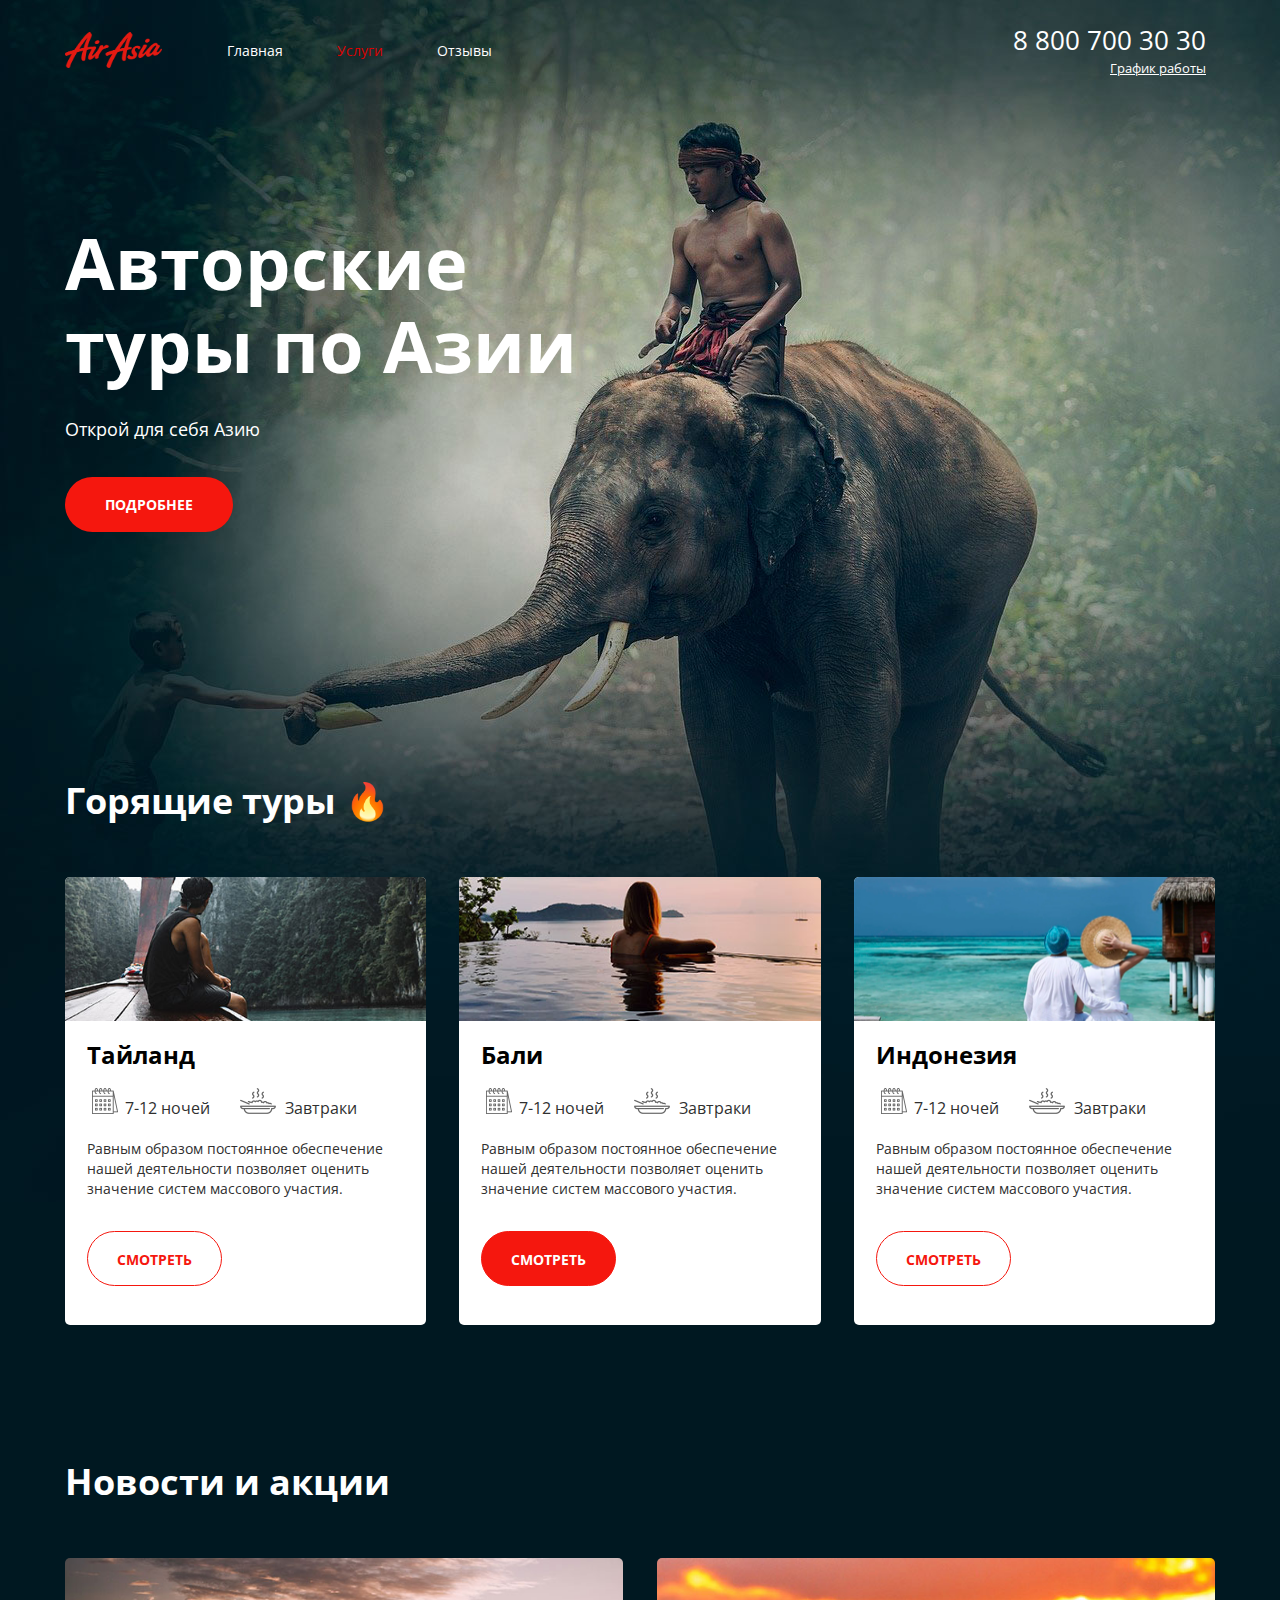
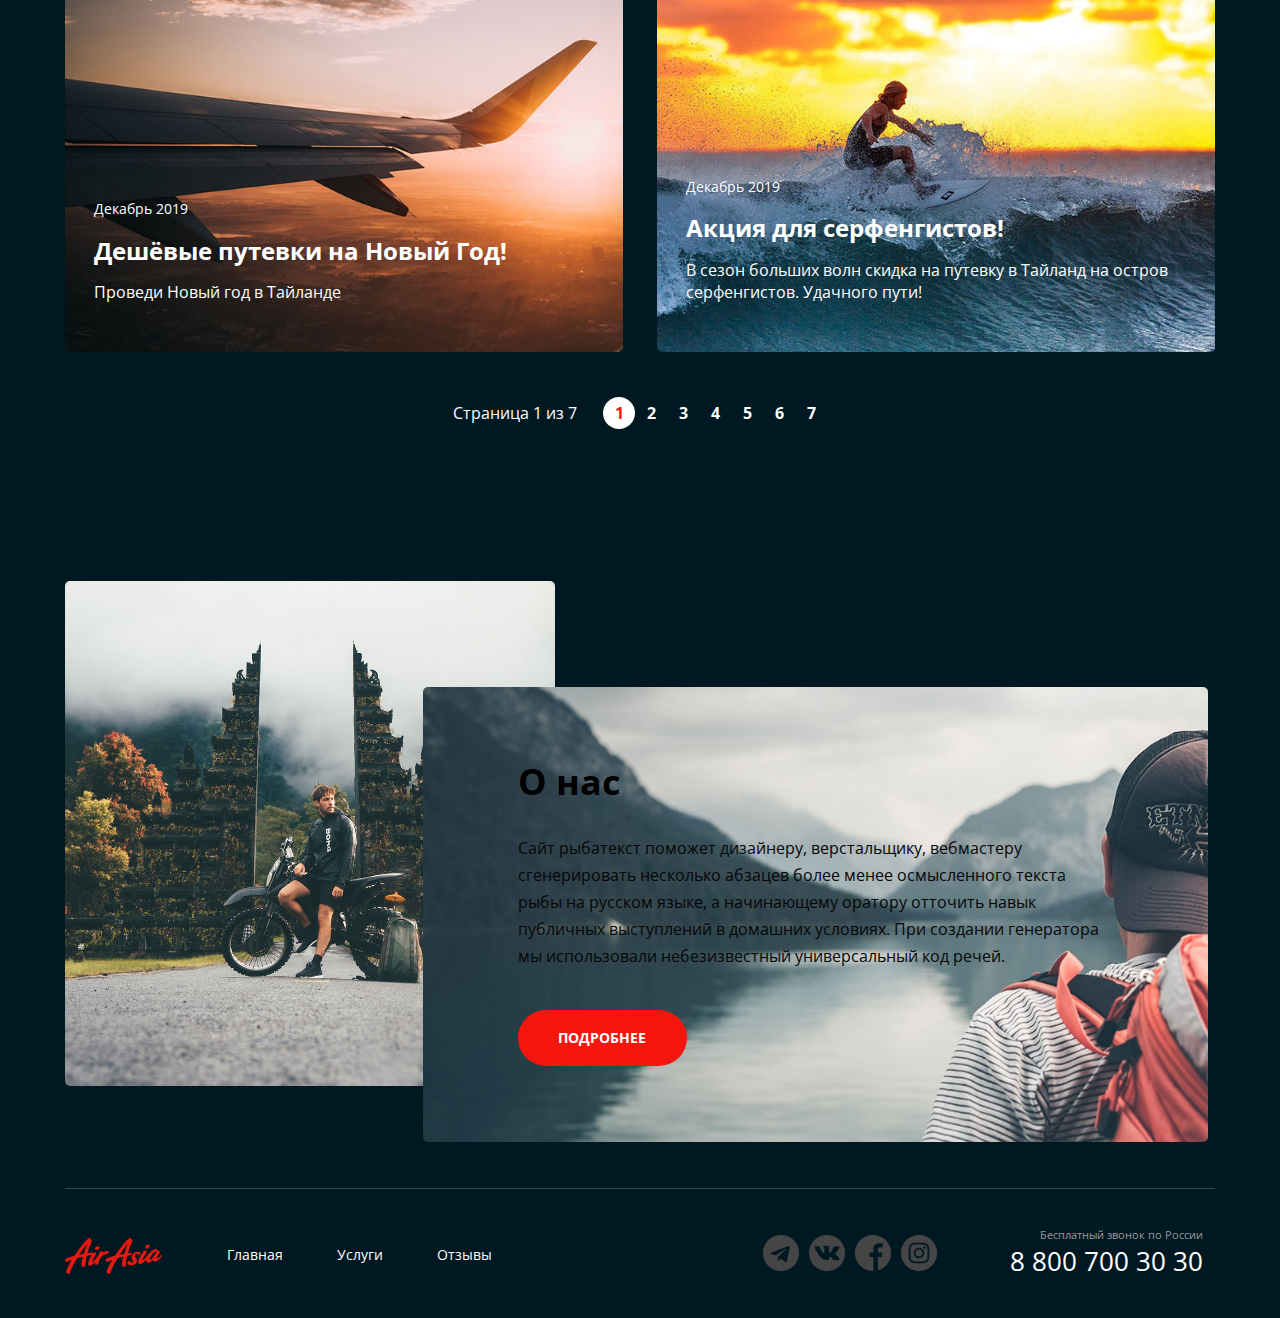
==== commit 2cf83657: "Update index.html" ====
--- a/index.html
+++ b/index.html
@@ -3,7 +3,7 @@
 <head>
   <meta charset="UTF-8">
   <meta name="viewport" content="width=1200, initial-scale=1.0">
-  <link rel="stylesheet" href="/layout/index.css">
+  <link rel="stylesheet" href="./layout/index.css">
   <title>Air Asia</title>
 </head>
 <body>
@@ -220,4 +220,4 @@
   
 
 </body>
-</html>+</html>
--- a/layout/index.css
+++ b/layout/index.css
@@ -0,0 +1,35 @@
+@import url("./main.css");
+@import url("./header.css");
+@import url("./jumbIndex.css");
+@import url("./tours.css");
+@import url("./news.css");
+@import url("./paginator.css");
+@import url("./about.css");
+@import url("./footer.css");
+@import url("./section.css");
+@import url("./btn.css");
+
+.wrapper {
+  background: url("../images/bg/hero.jpg") center top no-repeat, url("./images/bg/bottom-pic.jpg") right bottom no-repeat;
+}
+
+body {
+  font-family: 'Open Sans', sans-serif;
+  color: #FFFFFF;
+  font-size: 16px;
+  line-height: 1.42;
+  background: #001821;
+  -webkit-font-smoothing: antialiased;
+  -moz-osx-font-smoothing: grayscale;
+  margin: 0;
+}
+
+.page-content {
+  margin-top: 30px;
+  height: 45%;
+  margin-bottom: 9px;
+}
+
+.paginator {
+  margin-bottom: 152px;
+}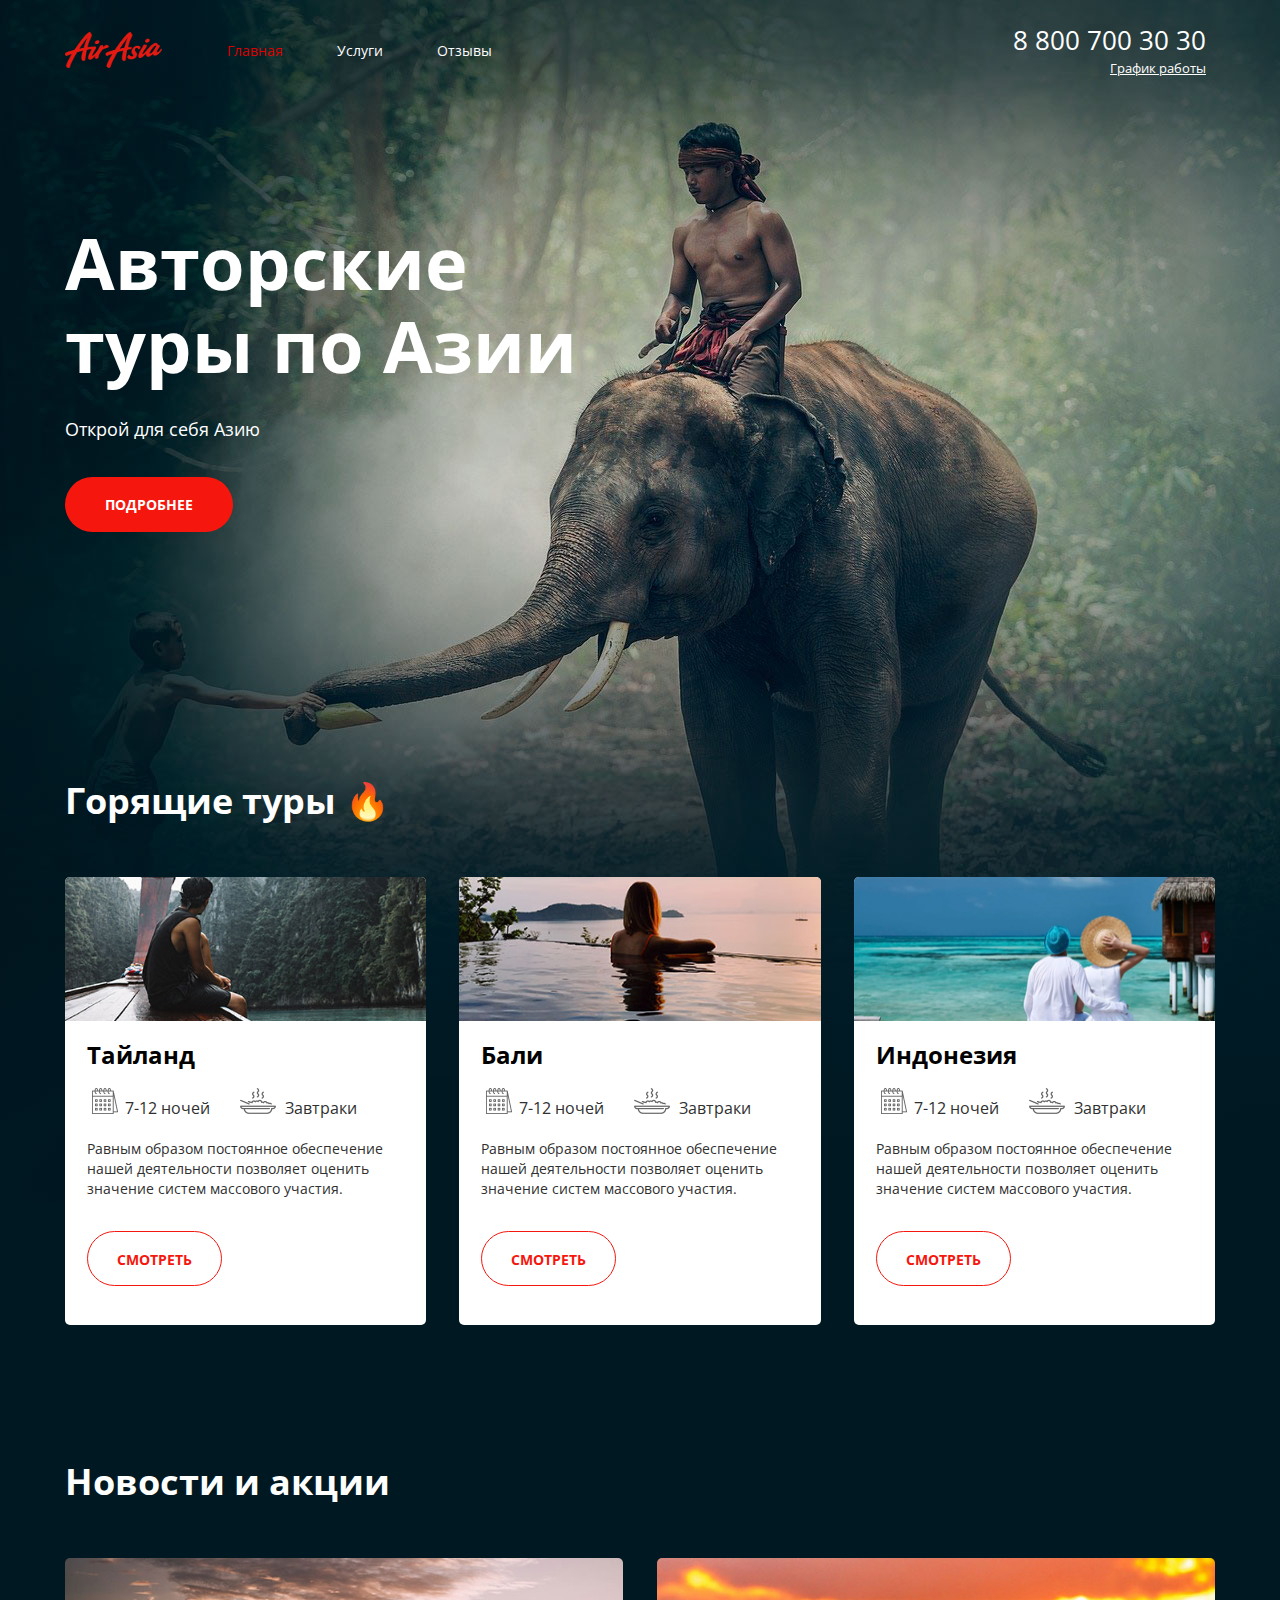
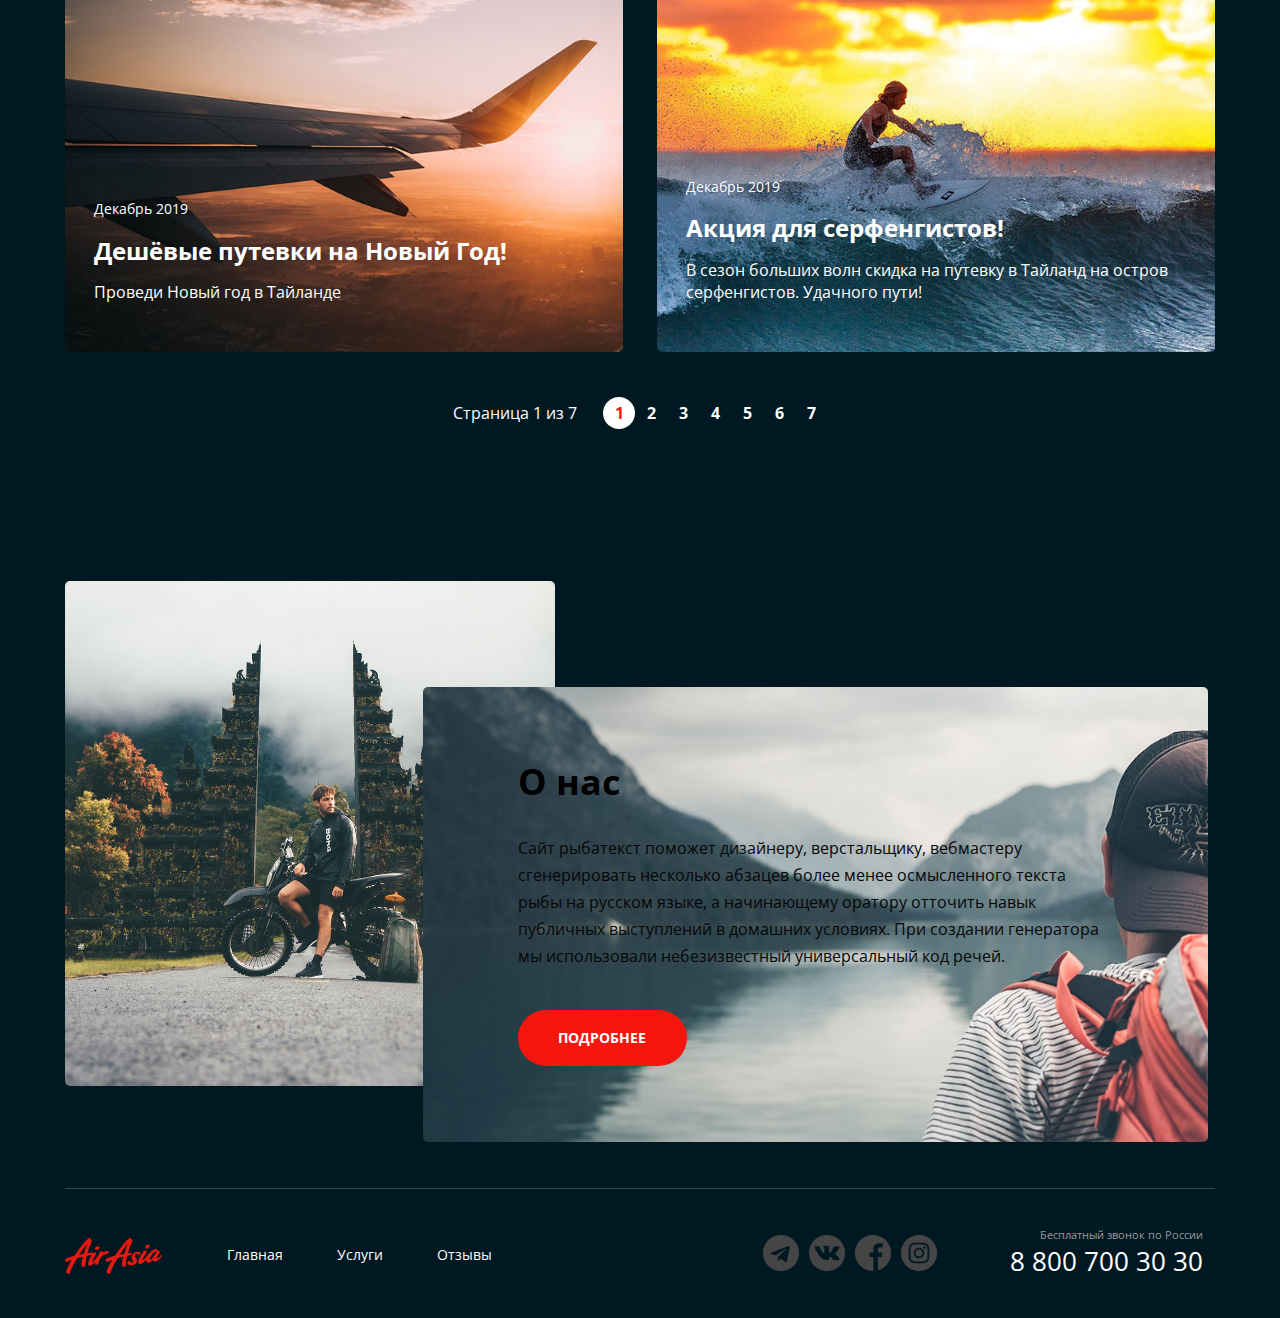
==== commit f949bc22: "Update index.html" ====
--- a/index.html
+++ b/index.html
@@ -16,9 +16,9 @@
           </a>
           <nav class="menu">
             <ul class="menu__list">
-              <li class="menu__item"><a href="./index.html" class="menu__link">Главная</a></li>
-              <li class="menu__item menu__item--active"><a href="./services.html" class="menu__link">Услуги</a></li>
-              <li class="menu__item"><a href="#" class="menu__link">Отзывы</a></li>
+              <li class="menu__item menu__item--active"><a href="./index.html" class="menu__link">Главная</a></li>
+              <li class="menu__item"><a href="./services.html" class="menu__link">Услуги</a></li>
+              <li class="menu__item"><a href="./reviews.html" class="menu__link">Отзывы</a></li>
             </ul>
           </nav>
           </div>
@@ -97,7 +97,7 @@
                           <p class="tour__content-description">
                             Равным образом постоянное обеспечение нашей деятельности позволяет оценить значение систем массового участия.                      </p>
                             <div class="tour__btn-wrapper">
-                            <a href="#" class="tour__btn tour__btn--active">СМОТРЕТЬ</a>
+                            <a href="#" class="tour__btn">СМОТРЕТЬ</a>
                             </div>
                         </div>
                       </li>
@@ -191,7 +191,7 @@
                   <ul class="menu__list">
                     <li class="menu__item"><a href="./index.html" class="menu__link">Главная</a></li>
                     <li class="menu__item"><a href="./services.html" class="menu__link">Услуги</a></li>
-                    <li class="menu__item"><a href="#" class="menu__link">Отзывы</a></li>
+                    <li class="menu__item"><a href="./reviews.html" class="menu__link">Отзывы</a></li>
                   </ul>
                 </nav>
               </div>
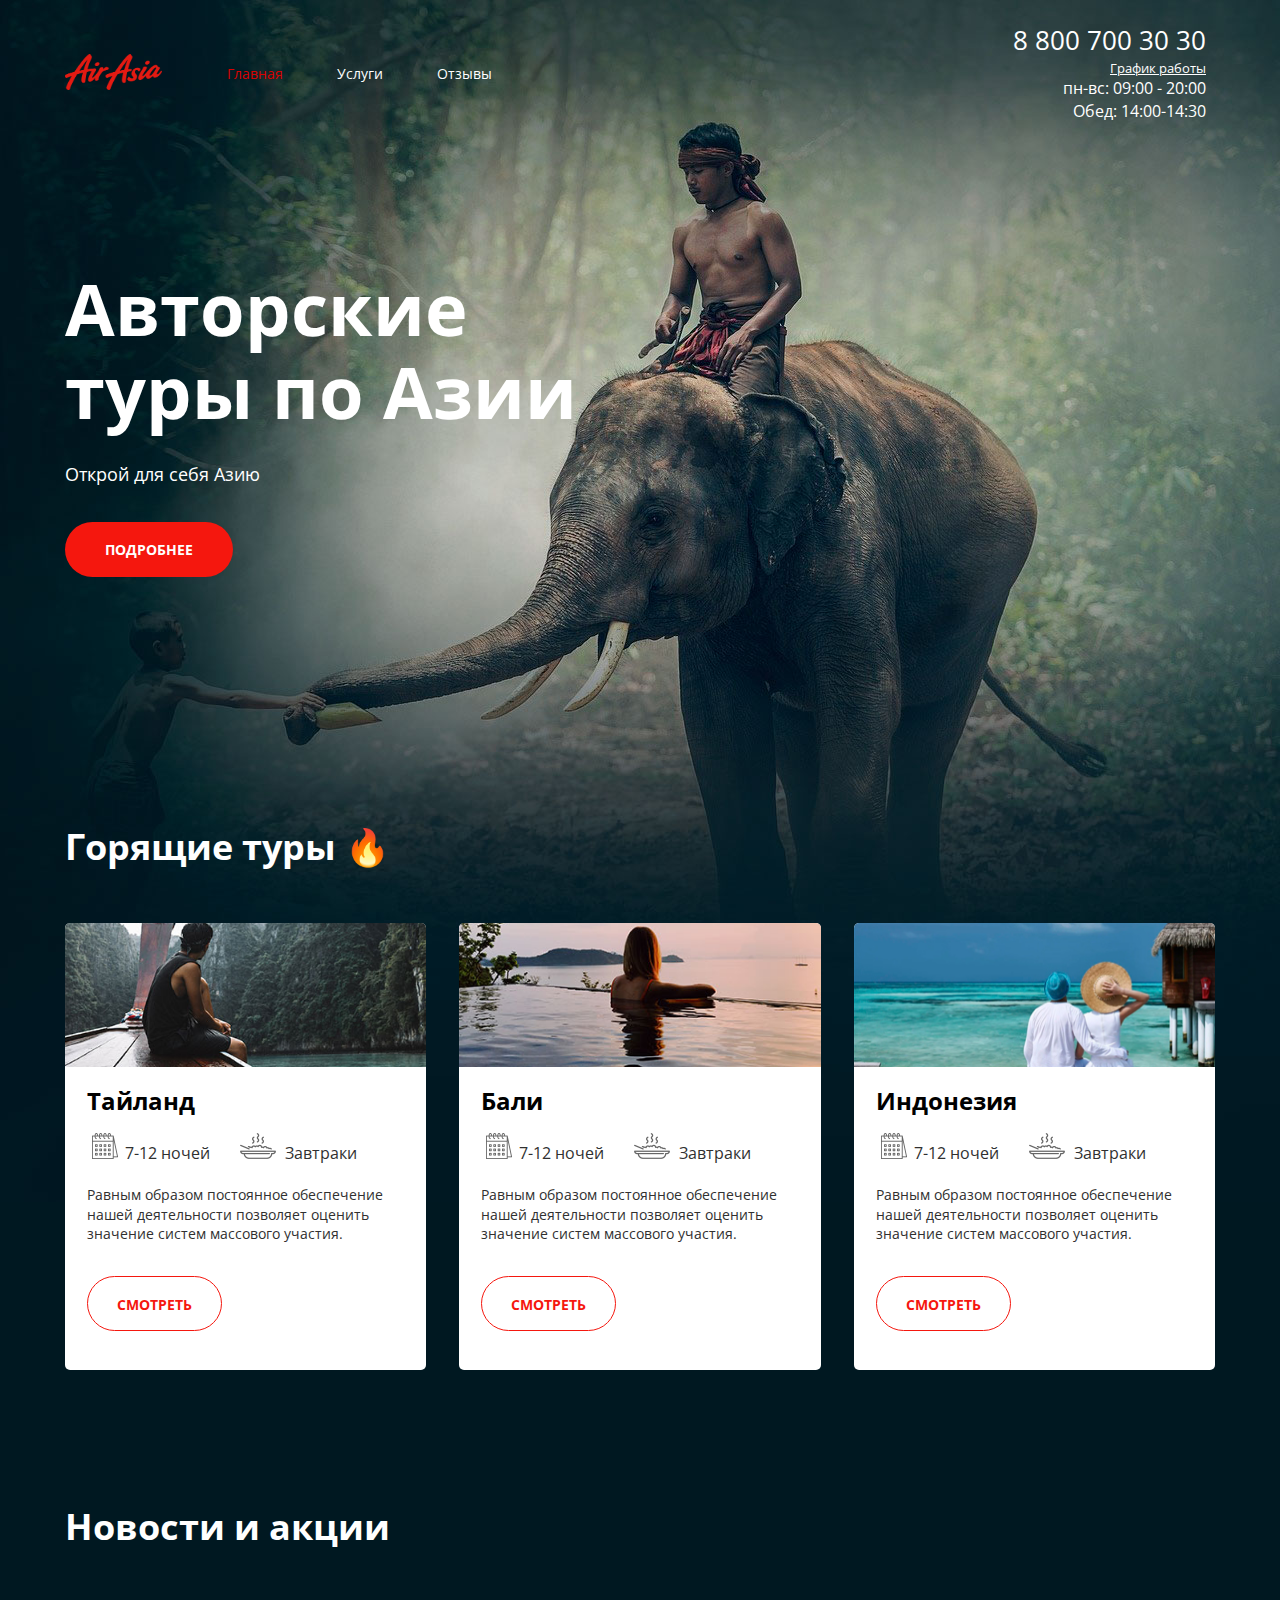
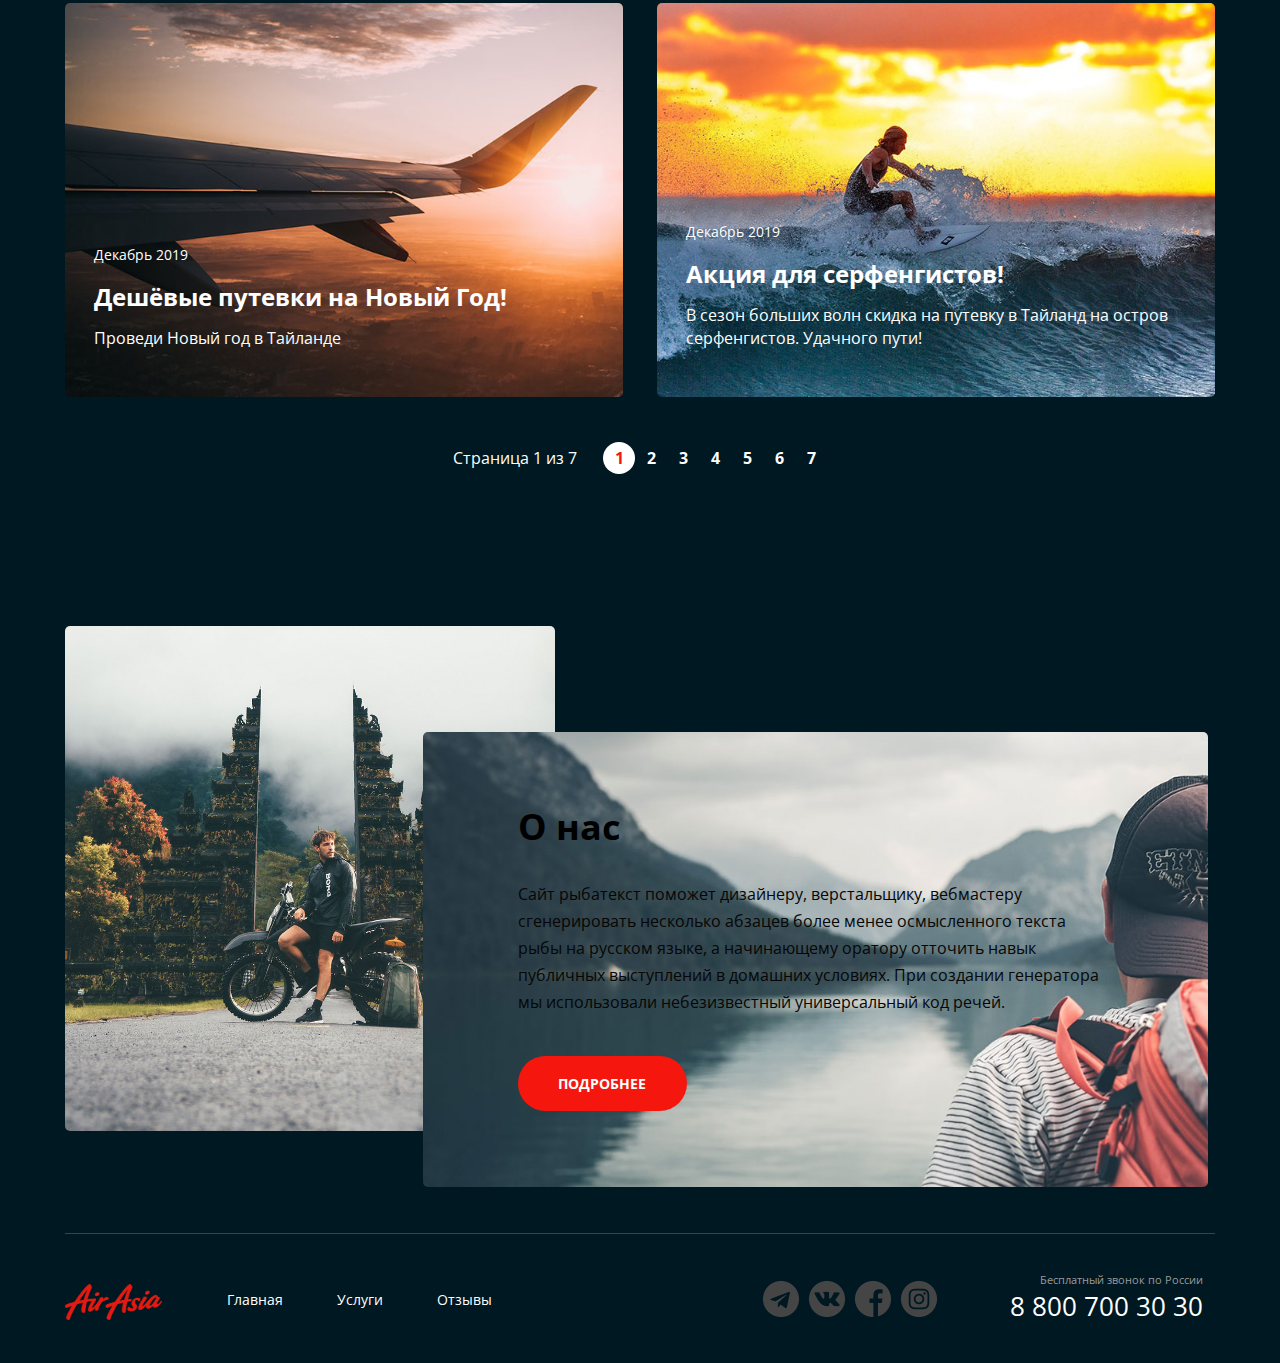
==== commit c816be38: "Update index.html" ====
--- a/index.html
+++ b/index.html
@@ -27,9 +27,19 @@
           <div class="header__col header__col--align--right">
             <address class="contacts">
                         <a href="tel:+78007003030" class="contacts__phone">8 800 700 30 30</a>
-                        <div class="contacts__dropdown-title">График работы</div>
-                          
-                      </address>
+                         <div class="hover__menu">
+                          <div class="contacts__dropdown-title">График работы</div>
+                          <div class="hover__hours">
+                            <div class="hover__hours-triangle"></div>
+                            <div class="hover__hours-content">
+                              <div class="hours__top">пн-вс: 09:00 - 20:00</div>
+                              <div class="hours__bottom">Обед: 14:00-14:30</div>
+                            </div>
+                          </div>
+                          </div>
+            </address>
+           
+           
           </div>
           
         </header>
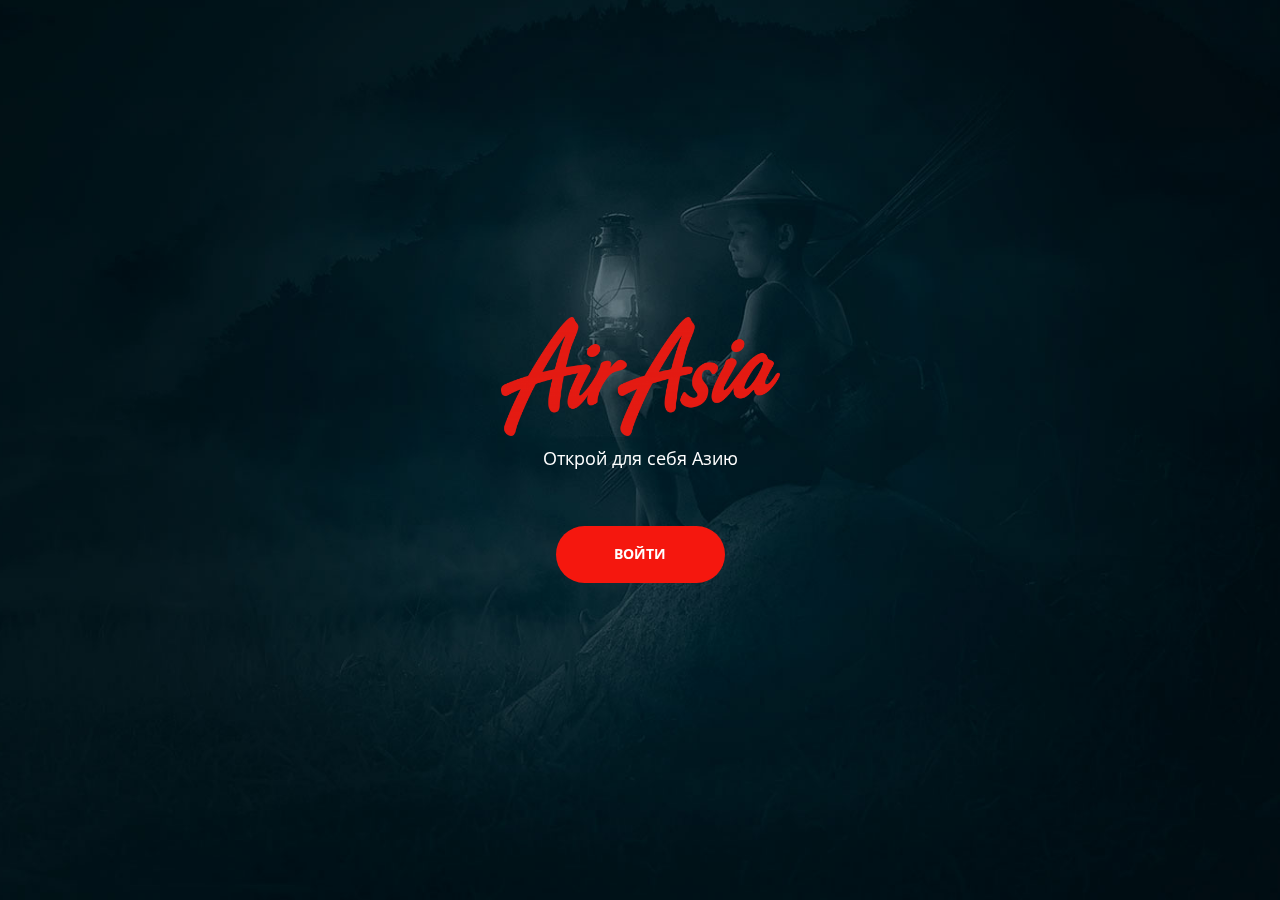
==== commit 44a4b9b3: "Update and rename welcome.html to index.html" ====
--- a/index.html
+++ b/index.html
@@ -1,233 +1,24 @@
 <!DOCTYPE html>
 <html lang="ru">
-<head>
-  <meta charset="UTF-8">
-  <meta name="viewport" content="width=1200, initial-scale=1.0">
-  <link rel="stylesheet" href="./layout/index.css">
-  <title>Air Asia</title>
-</head>
-<body>
-    <div class="wrapper">
-      <div class="container">
-        <header class="header">
-          <div class="header__col">
-            <a href="./index.html" class="logo">
-            <img src="./images/Air_Asia-logo.png" alt="Air Asia logo" class="logo__pic">
-          </a>
-          <nav class="menu">
-            <ul class="menu__list">
-              <li class="menu__item menu__item--active"><a href="./index.html" class="menu__link">Главная</a></li>
-              <li class="menu__item"><a href="./services.html" class="menu__link">Услуги</a></li>
-              <li class="menu__item"><a href="./reviews.html" class="menu__link">Отзывы</a></li>
-            </ul>
-          </nav>
-          </div>
-          
+  <head>
+    <meta charset="UTF-8">
+    <meta name="viewport" content="width=1200, initial-scale=1.0">
+    <link rel="stylesheet" href="./layout/welcome.css">
+    <title>Air Asia | Welcome Page</title>
+  </head>
 
-          <div class="header__col header__col--align--right">
-            <address class="contacts">
-                        <a href="tel:+78007003030" class="contacts__phone">8 800 700 30 30</a>
-                         <div class="hover__menu">
-                          <div class="contacts__dropdown-title">График работы</div>
-                          <div class="hover__hours">
-                            <div class="hover__hours-triangle"></div>
-                            <div class="hover__hours-content">
-                              <div class="hours__top">пн-вс: 09:00 - 20:00</div>
-                              <div class="hours__bottom">Обед: 14:00-14:30</div>
-                            </div>
-                          </div>
-                          </div>
-            </address>
-           
-           
-          </div>
-          
-        </header>
-        
-      
-
-        <div class="page-content">
-          <div class="jumb__container">
-              <div class="jumb">
-                <div class="jumb__image">
-                  <h1 class="jumb__image-title">Авторские туры по Азии</h1>
-                  <p class="jumb__image-text">Открой для себя Азию</p>
-                  <a href="#" class="btn">ПОДРОБНЕЕ</a>
-                </div>
-              </div>
-            </div>
-          </div>
-            
-            <main class="main-content">
-            <div class="section">
-              <section class="section__tours">
-                <h2 class="section__title">Горящие туры &#128293;</h2>
-                <ul class="tours__content">
-
-                  <li class="tours__content-item tour">
-                    <div class="tour__content-header">
-                      <img src="./images/content/offers/river.jpg" alt="" class="tour__content-pic">
-                    </div>
-                    <div class="tour__wrapper">
-                      <div class="tour__content-title">Тайланд</div>
-                        <span class="tour__content-conditions">
-                          <div class="tour__content-nights">
-                            <span><img src="./images/icons/offers/calendar.png" alt="" class="tour__content-icon"></span>
-                            <span class="tour__content-nights1">7-12 ночей</span>
-                          </div>
-                          <div class="tour__content-breakfast">
-                            <span><img src="./images/icons/offers/meal.png" alt="" class="tour__content-icon"></span>
-                            <span class="tour__content-breakfast1">Завтраки</span>
-                          </div>
-                        </span>
-                        <p class="tour__content-description">
-                          Равным образом постоянное обеспечение нашей деятельности позволяет оценить значение систем массового участия.                    </p>
-                          <div class="tour__btn-wrapper">
-                          <a href="#" class="tour__btn">СМОТРЕТЬ</a>
-                          </div>
-                        </div>
-                    </li>
-
-                    <li class="tours__content-item tour">
-                      <div class="tour__content-header">
-                        <img src="./images/content/offers/pool.jpg" alt="" class="tour__content-pic">
-                      </div>
-                      <div class="tour__wrapper">
-                        <div class="tour__content-title">Бали</div>
-                          <span class="tour__content-conditions">
-                            <div class="tour__content-nights">
-                              <span><img src="./images/icons/offers/calendar.png" alt="" class="tour__content-icon"></span>
-                              <span class="tour__content-nights1">7-12 ночей</span>
-                            </div>
-                            <div class="tour__content-breakfast">
-                              <span><img src="./images/icons/offers/meal.png" alt="" class="tour__content-icon"></span>
-                              <span class="tour__content-breakfast1">Завтраки</span>
-                            </div>
-                          </span>
-                          <p class="tour__content-description">
-                            Равным образом постоянное обеспечение нашей деятельности позволяет оценить значение систем массового участия.                      </p>
-                            <div class="tour__btn-wrapper">
-                            <a href="#" class="tour__btn">СМОТРЕТЬ</a>
-                            </div>
-                        </div>
-                      </li>
-
-                      <li class="tours__content-item tour">
-                        <div class="tour__content-header">
-                        <img src="./images/content/offers/ocean.jpg" alt="" class="tour__content-pic">
-                        </div>
-                        <div class="tour__wrapper">
-                          <div class="tour__content-title">Индонезия</div>
-                            <span class="tour__content-conditions">
-                              <div class="tour__content-nights">
-                                <span><img src="./images/icons/offers/calendar.png" alt="" class="tour__content-icon"></span>
-                                <span class="tour__content-nights1">7-12 ночей</span>
-                              </div>
-                              <div class="tour__content-breakfast">
-                                <span><img src="./images/icons/offers/meal.png" alt="" class="tour__content-icon"></span>
-                                <span class="tour__content-breakfast1">Завтраки</span>
-                              </div>
-                            </span>
-                            <p class="tour__content-description">
-                              Равным образом постоянное обеспечение нашей деятельности позволяет оценить значение систем массового участия.                        </p>
-                            <div class="tour__btn-wrapper">
-                              <a href="#" class="tour__btn">СМОТРЕТЬ</a>
-                            </div>
-                          </div>
-                        </li>
-                </ul>
-              </section>
-
-            
-              <section class="section__news">
-                <h2 class="section__title">Новости и акции</h2>
-                <ul class="news__cards">
-                  <li class="news-cards-item single-news">
-                    <img src="./images/content/news/plain.jpg" alt="Airplane" class="news__cards-pic">
-                    <div class="news__text">
-                      <div class="news__cards-date">Декабрь 2019</div>
-                      <h4 class="news__cards-title">Дешёвые путевки на Новый Год!</h4>
-                      <p class="news__cards-text">Проведи Новый год в Тайланде</p>
-                    </div>
-                  </li>
-                  <li class="news-cards-item single-news">
-                    <img src="./images/content/news/surfer.jpg" alt="Surfer" class="news__cards-pic">
-                    <div class="news__text">
-                      <div class="news__cards-date">Декабрь 2019</div>
-                      <h4 class="news__cards-title">Акция для серфенгистов!</h4>
-                      <p class="news__cards-text">В сезон больших волн скидка на путевку в Тайланд на остров серфенгистов. Удачного пути!</p>
-                    </div>
-                  </li>
-                </ul>
-              </section>
-
-              <div class="paginator">
-                <div class="paginator__display">Страница 1 из 7</div>
-                <ul class="paginator__list">
-                  <li class="paginator__item paginator__item--active"><a href="#" class="paginator__link">1</a></li>
-                  <li class="paginator__item"><a href="#" class="paginator__link">2</a></li>
-                  <li class="paginator__item"><a href="#" class="paginator__link">3</a></li>
-                  <li class="paginator__item"><a href="#" class="paginator__link">4</a></li>
-                  <li class="paginator__item"><a href="#" class="paginator__link">5</a></li>
-                  <li class="paginator__item"><a href="#" class="paginator__link">6</a></li>
-                  <li class="paginator__item"><a href="#" class="paginator__link">7</a></li>
-                </ul>
-              </div>
-            
-            <section class="section__about">
-              <div class="about">
-                <div class="about__main">
-                  <h3 class="about__main-title">О нас</h3>
-                  <p class="about__main-text">
-                    Сайт рыбатекст поможет дизайнеру, верстальщику, вебмастеру сгенерировать несколько абзацев более менее осмысленного текста рыбы на русском языке, а начинающему оратору отточить навык публичных выступлений в домашних условиях. При создании генератора мы использовали небезизвестный универсальный код речей.
-                  </p>
-                  <a href="#" class="btn">ПОДРОБНЕЕ</a>
-                </div>
-              </div>
-            </section>
-          </div>
-        </main>
+  <body>
+    <div class="welcome">
+      <div class="welcome__container">
+        <div class="central">
+          <img src="./images/Air_Asia-logo.png" alt="Air Asia logo" class="central__logo">
+          <div class="central__text">Открой для себя Азию</div>
+          <a href="./home.html" class="btn">войти</a>
         </div>
-        </div>
-
-      <div class="container footer__container">
-        <div class="footer__frame">
-        <footer class="footer">
-              <div class="footer__col">
-                <a href="./index.html" class="footer__logo logo">
-                  <img src="./images/Air_Asia-logo.png" alt="" class="logo__pic">
-                </a>
-                <nav class="footer__menu">
-                  <ul class="menu__list">
-                    <li class="menu__item"><a href="./index.html" class="menu__link">Главная</a></li>
-                    <li class="menu__item"><a href="./services.html" class="menu__link">Услуги</a></li>
-                    <li class="menu__item"><a href="./reviews.html" class="menu__link">Отзывы</a></li>
-                  </ul>
-                </nav>
-              </div>
-                
-              <div class="footer__col footer__col--align--right">
-                <div class="footer__social">
-                  <ul>
-                  <li class="social__item social__item-telegram"><a href="#" class="social__link"></a></li>
-                  <li class="social__item social__item-vk"><a href="#" class="social__link"></a></li>
-                  <li class="social__item social__item-facebook"><a href="#" class="social__link"></a></li>
-                  <li class="social__item social__item-instagram"><a href="#" class="social__link"></a></li>
-                  </ul>
-                </div>
-
-                <address class="footer__contacts contacts">
-                  <div class="contacts__text footer__contacts-text">Бесплатный звонок по России</div>
-                  <a href="tel:+78007003030" class="contacts__phone">8 800 700 30 30</a>
-                </address> 
-              </div>
-              </div>
-                
-        </footer>
       </div>
     </div>
-    </div>
-  
 
-</body>
+
+
+  </body>
 </html>
--- a/layout/welcome.css
+++ b/layout/welcome.css
@@ -0,0 +1,42 @@
+@import url("./btn.css");
+@import url("./main.css");
+
+
+
+.welcome {
+  display: flex;
+  position: fixed;
+  top: 0;
+  left: 0;
+  width: 100%;
+  height: 100%;
+  align-items: center;
+  justify-content: center;
+  background: url("../images/bg/screen.jpg") center bottom / cover no-repeat;
+}
+
+.central {
+  display: flex;
+  flex-direction: column;
+  align-items: center;
+}
+
+
+.central__logo {
+  margin-bottom: 10px;
+  width: 279px;
+  height: 119px;
+}
+
+.central__text {
+  font-family: 'Open Sans', sans-serif;
+  color: #FFFFFF;
+  font-weight: 400;
+  font-size: 18px;
+  line-height: 25px;
+  margin-bottom: 55px;
+}
+
+.btn {
+ padding: 20px 58px;
+}
